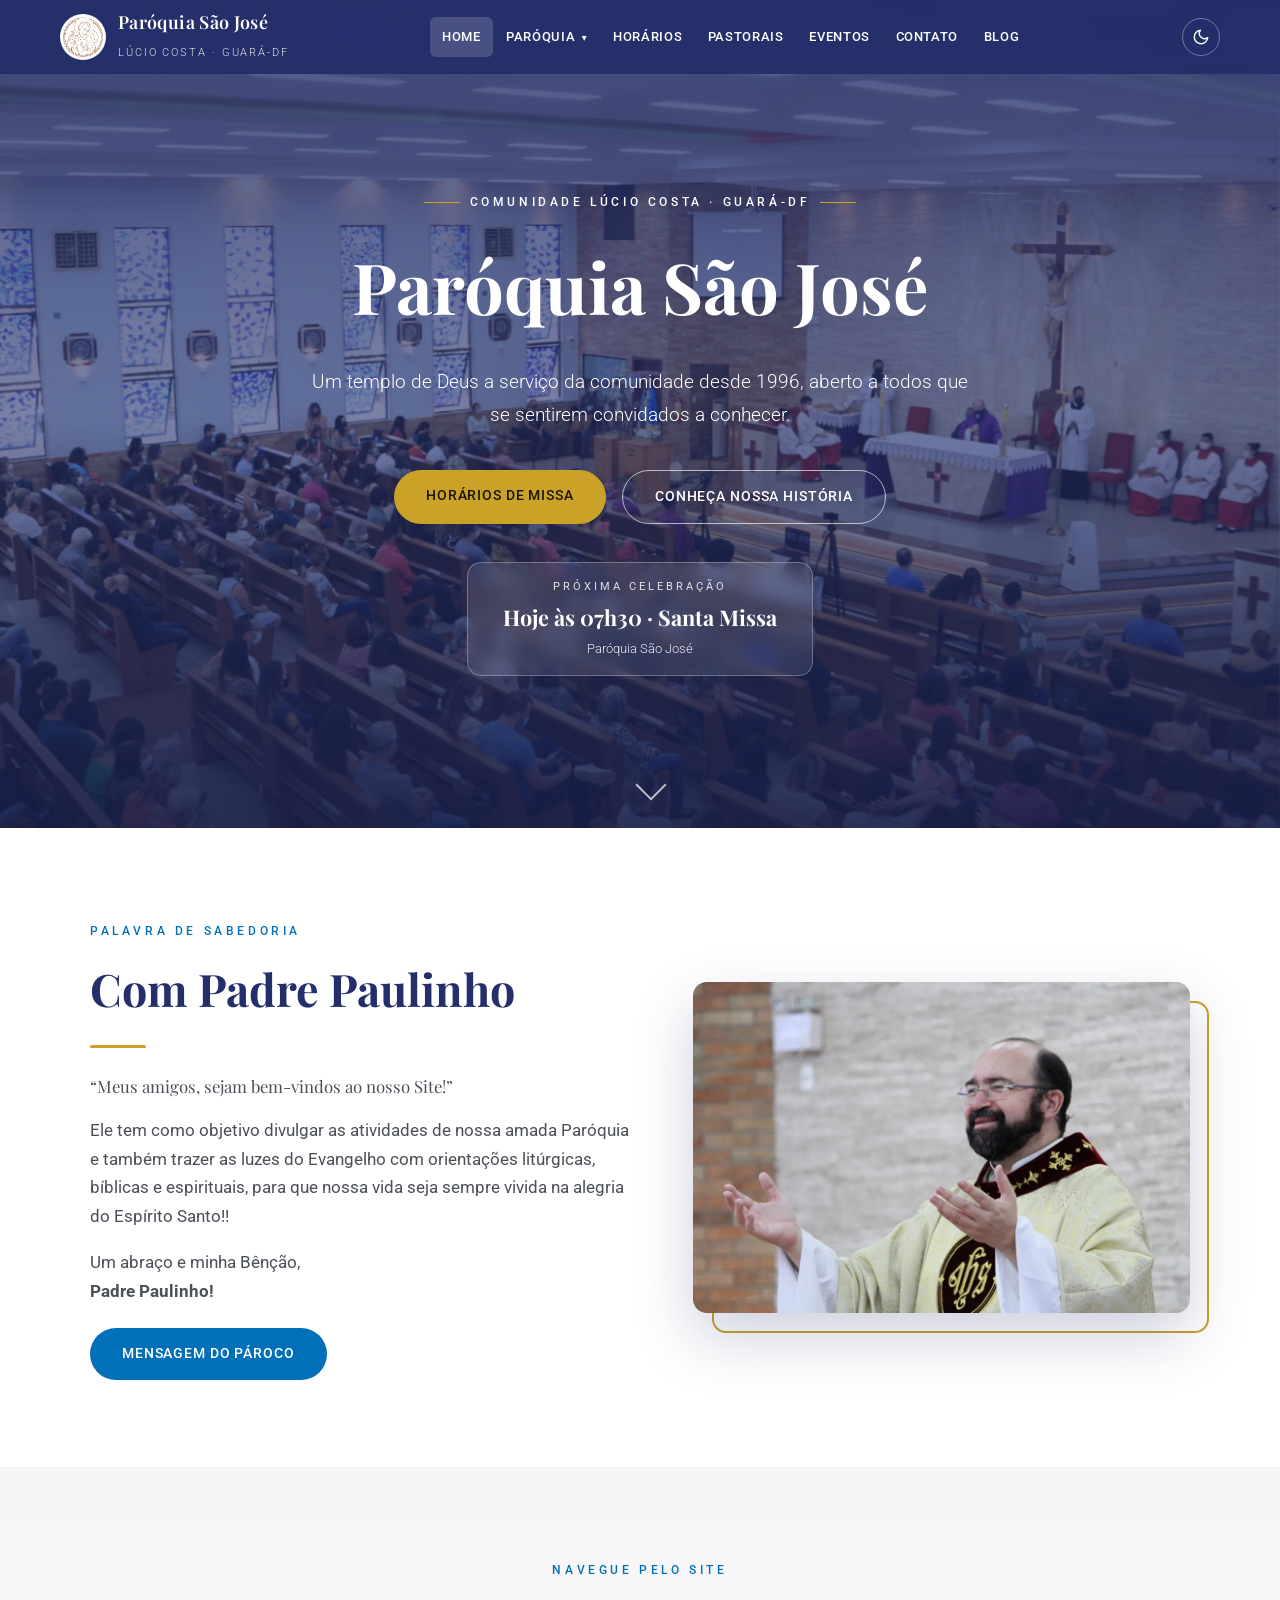
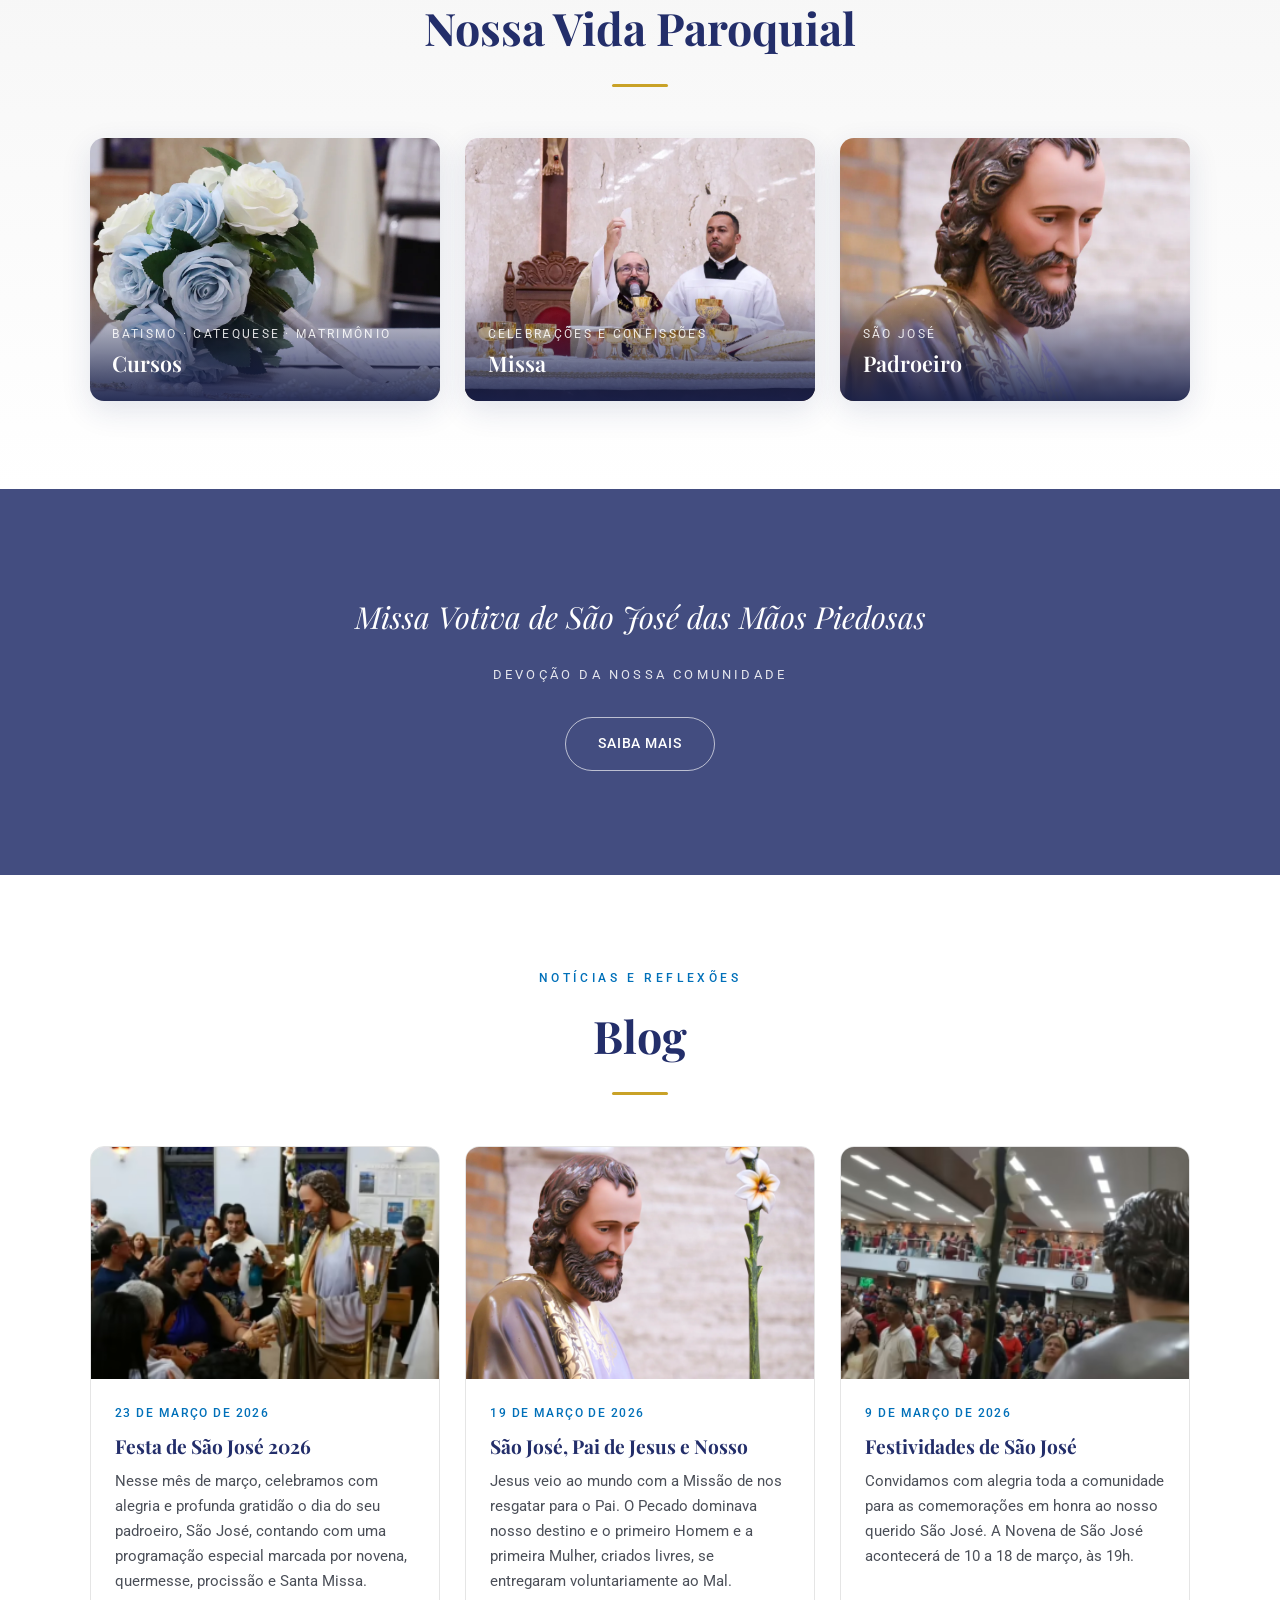
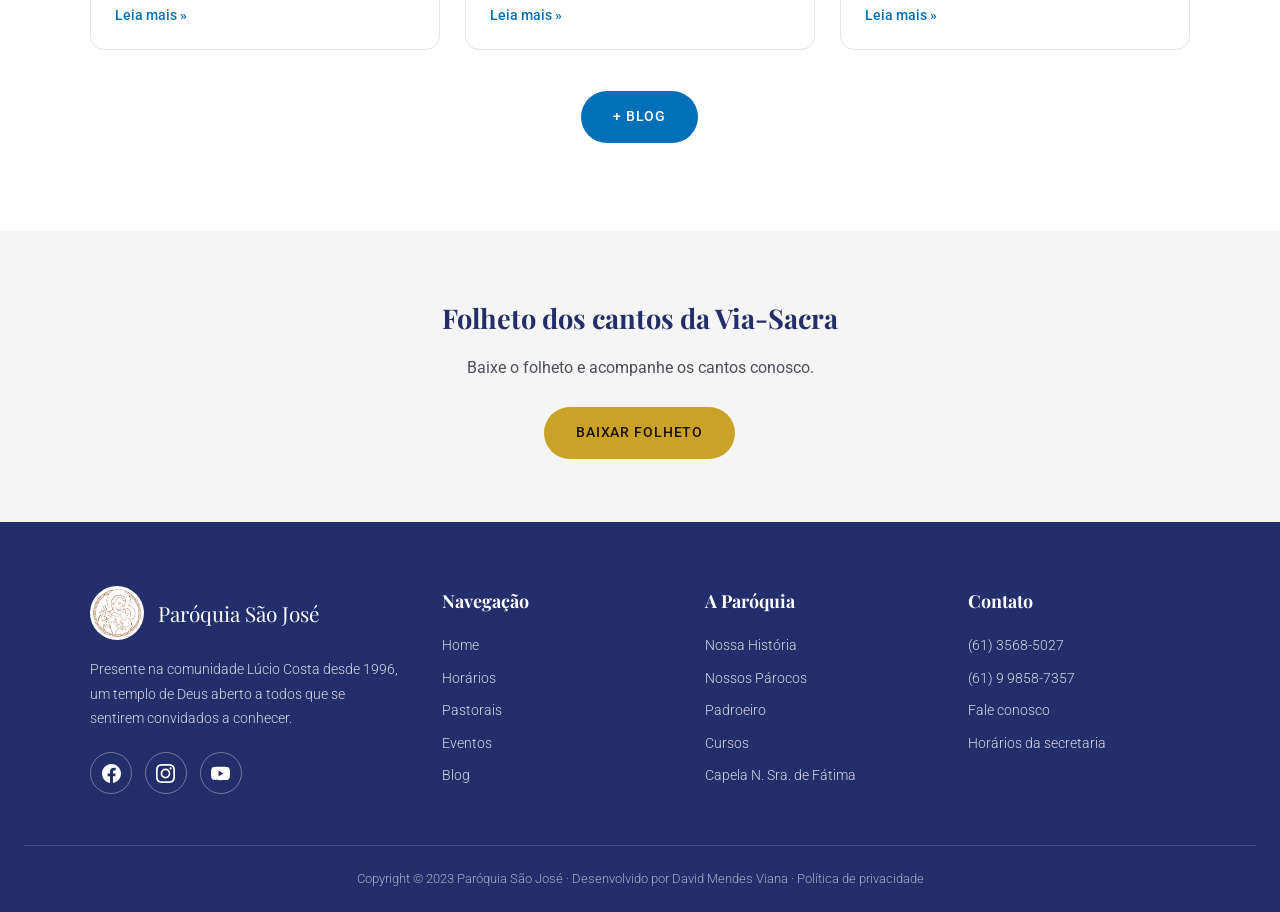
==== index.html @ 18d9d304 "Site da Paróquia São José — redesign moderno com PWA, dark mode e SEO Co-Authored-By: Claude Fable 5" ====
<!DOCTYPE html>
<html lang="pt-BR">
<head>
<meta charset="UTF-8">
<meta name="viewport" content="width=device-width, initial-scale=1.0">
<title>Paróquia São José — Lúcio Costa · Guará-DF</title>
<meta name="description" content="Site da Paróquia São José, comunidade Lúcio Costa, Guará-DF. Horários de missas, pastorais, cursos e eventos.">
<link rel="icon" href="assets/img/cropped-Sao-Jose.png">
<meta name="theme-color" content="#232e6a">
<meta property="og:type" content="website">
<meta property="og:site_name" content="Paróquia São José">
<meta property="og:title" content="Paróquia São José — Lúcio Costa · Guará-DF">
<meta property="og:description" content="Site da Paróquia São José, comunidade Lúcio Costa, Guará-DF. Horários de missas, pastorais, cursos e eventos.">
<meta property="og:url" content="https://plc232007.github.io/paroquia-sao-jose/">
<meta property="og:image" content="https://plc232007.github.io/paroquia-sao-jose/assets/img/igrejacheia.webp">
<meta property="og:locale" content="pt_BR">
<meta name="twitter:card" content="summary_large_image">
<link rel="apple-touch-icon" href="./assets/img/icon-192.png">
<link rel="manifest" href="./manifest.webmanifest">
<link rel="preconnect" href="https://fonts.googleapis.com">
<link rel="preconnect" href="https://fonts.gstatic.com" crossorigin>
<link href="https://fonts.googleapis.com/css2?family=Playfair+Display:ital,wght@0,400;0,600;0,700;1,400&family=Roboto:wght@300;400;500;700&display=swap" rel="stylesheet">
<link rel="stylesheet" href="css/style.css">
</head>
<body data-raiz="./" data-pagina="home">
<div id="menu-site"></div>

<!-- HERO -->
<section class="hero">
  <div class="hero-bg" style="background-image:url('assets/img/igrejacheia.webp')"></div>
  <div class="hero-conteudo">
    <span class="selo anim1">Comunidade Lúcio Costa · Guará-DF</span>
    <h1 class="anim2">Paróquia São José</h1>
    <p class="sub anim3">Um templo de Deus a serviço da comunidade desde 1996, aberto a todos que se sentirem convidados a conhecer.</p>
    <div class="acoes anim4">
      <a class="btn btn-solido" href="horarios.html">Horários de Missa</a>
      <a class="btn btn-contorno" href="paroquia/nossa-historia.html">Conheça nossa história</a>
    </div>
    <div id="proximaMissa" class="proxima-missa anim4"></div>
  </div>
  <a class="seta-baixo" href="#palavra" aria-label="Rolar para baixo"><span></span></a>
</section>

<!-- PALAVRA DO PÁROCO -->
<section id="palavra">
  <div class="container duas-colunas">
    <div class="texto revelar-esq">
      <div class="titulo-secao esq" style="margin-bottom:1.6rem">
        <span class="rotulo">Palavra de Sabedoria</span>
        <h2>Com Padre Paulinho</h2>
        <div class="traco"></div>
      </div>
      <p class="destaque">“Meus amigos, sejam bem-vindos ao nosso Site!”</p>
      <p>Ele tem como objetivo divulgar as atividades de nossa amada Paróquia e também trazer as luzes do Evangelho com orientações litúrgicas, bíblicas e espirituais, para que nossa vida seja sempre vivida na alegria do Espírito Santo!!</p>
      <p>Um abraço e minha Bênção,<br><strong>Padre Paulinho!</strong></p>
      <p style="margin-top:1.4rem"><a class="btn btn-azul" href="paroquia/mensagem-do-paroco.html">Mensagem do Pároco</a></p>
    </div>
    <div class="moldura revelar-dir">
      <img src="assets/img/palavradoparoco-1024x683.webp" alt="Padre Paulinho">
    </div>
  </div>
</section>

<!-- ATALHOS -->
<section class="fundo-degrade">
  <div class="container">
    <div class="titulo-secao revelar">
      <span class="rotulo">Navegue pelo site</span>
      <h2>Nossa Vida Paroquial</h2>
      <div class="traco"></div>
    </div>
    <div class="cards" style="grid-template-columns:repeat(auto-fit,minmax(240px,1fr))">
      <a class="card-foto revelar" href="paroquia/cursos.html">
        <img src="assets/img/curso-de-noivos.webp" alt="Buquê de flores — curso de noivos">
        <span class="legenda"><small>Batismo · Catequese · Matrimônio</small>Cursos</span>
      </a>
      <a class="card-foto revelar atraso-1" href="horarios.html">
        <img src="assets/img/Missa.webp" alt="Celebração da Santa Missa">
        <span class="legenda"><small>Celebrações e confissões</small>Missa</span>
      </a>
      <a class="card-foto revelar atraso-2" href="paroquia/padroeiro.html">
        <img src="assets/img/Sao-Jose-1.webp" alt="Rosto de São José das Mãos Piedosas">
        <span class="legenda"><small>São José</small>Padroeiro</span>
      </a>
    </div>
  </div>
</section>

<!-- FAIXA MISSA VOTIVA -->
<section class="faixa" style="background-image:url('assets/img/altar.webp')">
  <div class="container revelar">
    <blockquote>Missa Votiva de São José das Mãos Piedosas</blockquote>
    <cite>Devoção da nossa comunidade</cite>
    <p style="margin-top:2rem"><a class="btn btn-contorno" href="https://www.paroquiasaojose.org/missa-votiva-de-sao-jose-das-maos-piedosas/" target="_blank" rel="noopener">Saiba mais</a></p>
  </div>
</section>

<!-- BLOG -->
<section>
  <div class="container">
    <div class="titulo-secao revelar">
      <span class="rotulo">Notícias e reflexões</span>
      <h2>Blog</h2>
      <div class="traco"></div>
    </div>
    <div class="cards" style="grid-template-columns:repeat(auto-fit,minmax(280px,1fr))">
      <article class="card-blog revelar">
        <img src="assets/img/Festividades-de-Sao-Jose-300x200.avif" alt="Festa de São José 2026">
        <div class="corpo">
          <span class="data">23 de março de 2026</span>
          <h3><a href="https://www.paroquiasaojose.org/2026/03/23/festa-de-sao-jose-2026/" target="_blank" rel="noopener">Festa de São José 2026</a></h3>
          <p>Nesse mês de março, celebramos com alegria e profunda gratidão o dia do seu padroeiro, São José, contando com uma programação especial marcada por novena, quermesse, procissão e Santa Missa.</p>
          <a class="leia" href="https://www.paroquiasaojose.org/2026/03/23/festa-de-sao-jose-2026/" target="_blank" rel="noopener">Leia mais »</a>
        </div>
      </article>
      <article class="card-blog revelar atraso-1">
        <img src="assets/img/IMG_9497.webp" alt="São José, Pai de Jesus e Nosso">
        <div class="corpo">
          <span class="data">19 de março de 2026</span>
          <h3><a href="https://www.paroquiasaojose.org/2026/03/19/sao-jose-pai-de-jesus-e-nosso/" target="_blank" rel="noopener">São José, Pai de Jesus e Nosso</a></h3>
          <p>Jesus veio ao mundo com a Missão de nos resgatar para o Pai. O Pecado dominava nosso destino e o primeiro Homem e a primeira Mulher, criados livres, se entregaram voluntariamente ao Mal.</p>
          <a class="leia" href="https://www.paroquiasaojose.org/2026/03/19/sao-jose-pai-de-jesus-e-nosso/" target="_blank" rel="noopener">Leia mais »</a>
        </div>
      </article>
      <article class="card-blog revelar atraso-2">
        <img src="assets/img/WhatsApp-Image-2026-03-06-at-19.46.27-300x200.avif" alt="Festividades de São José">
        <div class="corpo">
          <span class="data">9 de março de 2026</span>
          <h3><a href="https://www.paroquiasaojose.org/2026/03/09/festividades-de-sao-jose/" target="_blank" rel="noopener">Festividades de São José</a></h3>
          <p>Convidamos com alegria toda a comunidade para as comemorações em honra ao nosso querido São José. A Novena de São José acontecerá de 10 a 18 de março, às 19h.</p>
          <a class="leia" href="https://www.paroquiasaojose.org/2026/03/09/festividades-de-sao-jose/" target="_blank" rel="noopener">Leia mais »</a>
        </div>
      </article>
    </div>
    <p class="revelar" style="text-align:center;margin-top:2.6rem"><a class="btn btn-azul" href="blog.html">+ Blog</a></p>
  </div>
</section>

<!-- FOLHETO -->
<section class="fundo-cinza" style="padding-top:4rem;padding-bottom:4rem">
  <div class="container-estreito revelar" style="text-align:center">
    <h2 style="font-family:var(--serif);color:var(--azul-escuro);font-size:1.7rem;margin-bottom:.8rem">Folheto dos cantos da Via-Sacra</h2>
    <p style="color:var(--texto-suave);margin-bottom:1.6rem">Baixe o folheto e acompanhe os cantos conosco.</p>
    <a class="btn btn-solido" href="https://www.paroquiasaojose.org/download/1416/?tmstv=1744907621" target="_blank" rel="noopener">Baixar folheto</a>
  </div>
</section>

<div id="rodape-site"></div>
<script src="js/main.js"></script>
</body>
</html>
---- css/style.css ----
/* ==========================================================
   Paróquia São José — folha de estilos compartilhada
   Identidade: azul #232e6a / #0170B9 · Playfair Display + Roboto
   ========================================================== */
:root{
  --azul-escuro:#232e6a;
  --azul-escuro-2:#1a2352;
  --azul:#0170B9;
  --texto:#3a3a3a;
  --texto-suave:#4B4F58;
  --cinza-claro:#F5F5F5;
  --branco:#FFFFFF;
  --borda:#E5E5E5;
  --dourado:#c9a227;
  --superficie:#FFFFFF;
  --titulo:#232e6a;
  --hover-linha:#f0f5fb;
  --nota-bg:#fbf7ea;
  --nota-borda:#f0e6c8;
  --serif:'Playfair Display',Georgia,serif;
  --sans:'Roboto',system-ui,-apple-system,sans-serif;
}
*{margin:0;padding:0;box-sizing:border-box}
html{scroll-behavior:smooth}
body{font-family:var(--sans);color:var(--texto);background:var(--branco);line-height:1.7;overflow-x:hidden}
img{max-width:100%;display:block}
a{color:var(--azul);text-decoration:none}

/* ---------- Header ---------- */
header.topo{
  position:fixed;top:0;left:0;right:0;z-index:100;
  background:rgba(35,46,106,.92);backdrop-filter:blur(10px);
  transition:background .3s,box-shadow .3s;
}
header.topo.scrolled{background:rgba(35,46,106,.98);box-shadow:0 4px 24px rgba(0,0,0,.25)}
.nav-wrap{max-width:1200px;margin:0 auto;display:flex;align-items:center;justify-content:space-between;padding:.6rem 1.25rem}
.brand{display:flex;align-items:center;gap:.75rem;color:#fff}
.brand img{width:46px;height:46px;object-fit:contain;border-radius:50%;background:#fff;padding:3px;transition:transform .4s}
.brand:hover img{transform:rotate(-6deg) scale(1.05)}
.brand-name{font-family:var(--serif);font-size:1.12rem;font-weight:600;letter-spacing:.02em;line-height:1.2}
.brand-sub{font-size:.66rem;font-weight:300;letter-spacing:.18em;text-transform:uppercase;opacity:.85}
nav.menu>ul{display:flex;gap:.1rem;list-style:none;align-items:center}
nav.menu a{color:#fff;font-size:.82rem;font-weight:500;letter-spacing:.05em;text-transform:uppercase;padding:.55rem .75rem;border-radius:6px;display:block;transition:background .25s}
nav.menu a:hover{background:rgba(255,255,255,.12)}
nav.menu a.ativo{background:rgba(255,255,255,.16)}
.tem-sub{position:relative}
.tem-sub>a::after{content:'▾';font-size:.62rem;margin-left:.4rem;display:inline-block;transition:transform .3s}
.submenu{list-style:none;position:absolute;top:100%;left:0;min-width:240px;background:var(--superficie);border-radius:10px;box-shadow:0 18px 44px rgba(20,27,66,.25);padding:.5rem;opacity:0;visibility:hidden;transform:translateY(12px);transition:opacity .28s,transform .28s,visibility .28s}
.tem-sub:hover .submenu,.tem-sub:focus-within .submenu{opacity:1;visibility:visible;transform:translateY(4px)}
.tem-sub:hover>a::after{transform:rotate(180deg)}
.submenu a{color:var(--titulo);text-transform:none;letter-spacing:0;font-size:.9rem;padding:.55rem .8rem;border-radius:7px}
.submenu a:hover{background:var(--cinza-claro);color:var(--azul)}
.menu-btn{display:none;background:none;border:none;cursor:pointer;width:44px;height:44px;position:relative;z-index:110}
.menu-btn span{display:block;width:24px;height:2px;background:#fff;margin:5px auto;border-radius:2px;transition:transform .3s,opacity .3s}
.menu-btn.aberto span:nth-child(1){transform:translateY(7px) rotate(45deg)}
.menu-btn.aberto span:nth-child(2){opacity:0}
.menu-btn.aberto span:nth-child(3){transform:translateY(-7px) rotate(-45deg)}

/* ---------- Heros ---------- */
.hero{min-height:92vh;display:flex;align-items:center;justify-content:center;text-align:center;position:relative;color:#fff;padding:7rem 1.5rem 5rem;overflow:hidden}
.hero-bg{position:absolute;inset:-12% 0;background:center/cover no-repeat;will-change:transform;z-index:-2}
.hero::after{content:'';position:absolute;inset:0;background:linear-gradient(180deg,rgba(35,46,106,.82) 0%,rgba(35,46,106,.6) 50%,rgba(24,32,74,.9) 100%);z-index:-1}
.hero-conteudo{max-width:840px}
.selo{display:inline-flex;align-items:center;gap:.6rem;font-size:.75rem;letter-spacing:.3em;text-transform:uppercase;font-weight:500}
.selo::before,.selo::after{content:'';width:36px;height:1px;background:var(--dourado)}
.hero h1{font-family:var(--serif);font-size:clamp(2.4rem,6.5vw,4.4rem);font-weight:700;margin:.9rem 0 1.2rem}
.hero p.sub{font-size:clamp(1rem,2.2vw,1.2rem);font-weight:300;max-width:660px;margin:0 auto}
.hero .acoes{margin-top:2.4rem;display:flex;gap:1rem;justify-content:center;flex-wrap:wrap}
.hero .anim1{opacity:0;animation:subir 1s .2s forwards}
.hero .anim2{opacity:0;animation:subir 1s .45s forwards}
.hero .anim3{opacity:0;animation:subir 1s .7s forwards}
.hero .anim4{opacity:0;animation:subir 1s .95s forwards}
.seta-baixo{position:absolute;bottom:2rem;left:50%;transform:translateX(-50%);opacity:0;animation:subir 1s 1.3s forwards}
.seta-baixo span{display:block;width:22px;height:22px;border-right:2px solid rgba(255,255,255,.7);border-bottom:2px solid rgba(255,255,255,.7);transform:rotate(45deg);animation:flutuar 1.8s ease-in-out infinite}
@keyframes subir{from{opacity:0;transform:translateY(28px)}to{opacity:1;transform:translateY(0)}}
@keyframes flutuar{0%,100%{transform:rotate(45deg) translate(0,0)}50%{transform:rotate(45deg) translate(6px,6px)}}

/* Hero compacto das páginas internas */
.pagina-hero{position:relative;color:#fff;text-align:center;padding:9.5rem 1.5rem 4.5rem;background:linear-gradient(135deg,var(--azul-escuro-2),var(--azul-escuro) 55%,#2c3a85);overflow:hidden}
.pagina-hero::before{content:'';position:absolute;width:520px;height:520px;border-radius:50%;border:1px solid rgba(255,255,255,.08);top:-260px;right:-140px}
.pagina-hero::after{content:'';position:absolute;width:340px;height:340px;border-radius:50%;border:1px solid rgba(255,255,255,.08);bottom:-200px;left:-100px}
.pagina-hero h1{font-family:var(--serif);font-size:clamp(2.1rem,5vw,3.4rem);font-weight:700;margin:.8rem 0 .6rem;opacity:0;animation:subir .9s .3s forwards}
.pagina-hero .selo{opacity:0;animation:subir .9s .1s forwards}
.pagina-hero p.sub{max-width:640px;margin:0 auto;font-weight:300;opacity:0;animation:subir .9s .5s forwards}
.pagina-hero.com-foto{background:none}
.pagina-hero .foto-fundo{position:absolute;inset:0;background:center/cover no-repeat;z-index:-2}
.pagina-hero .veu{position:absolute;inset:0;background:linear-gradient(180deg,rgba(35,46,106,.88),rgba(26,35,82,.82));z-index:-1}

/* ---------- Seções ---------- */
section{padding:5.5rem 1.5rem}
.container{max-width:1100px;margin:0 auto}
.container-estreito{max-width:820px;margin:0 auto}
.titulo-secao{text-align:center;margin-bottom:3.2rem}
.titulo-secao .rotulo{font-size:.75rem;letter-spacing:.3em;text-transform:uppercase;color:var(--azul);font-weight:500}
.titulo-secao h2{font-family:var(--serif);font-size:clamp(1.9rem,4.5vw,2.8rem);color:var(--titulo);margin-top:.5rem}
.titulo-secao .traco{width:56px;height:3px;background:var(--dourado);margin:1.1rem auto 0;border-radius:2px}
.titulo-secao.esq{text-align:left}
.titulo-secao.esq .traco{margin-left:0}
.fundo-cinza{background:var(--cinza-claro)}
.fundo-degrade{background:linear-gradient(180deg,var(--cinza-claro),var(--branco))}

/* Botões */
.btn{display:inline-block;padding:.85rem 2rem;border-radius:999px;font-weight:500;font-size:.9rem;letter-spacing:.06em;text-transform:uppercase;transition:transform .3s,box-shadow .3s,background .3s;will-change:transform}
.btn-solido{background:var(--dourado);color:#1d1503}
.btn-solido:hover{transform:translateY(-3px);box-shadow:0 12px 28px rgba(201,162,39,.4)}
.btn-contorno{border:1.5px solid rgba(255,255,255,.65);color:#fff}
.btn-contorno:hover{background:rgba(255,255,255,.14);transform:translateY(-3px)}
.btn-azul{background:var(--azul);color:#fff}
.btn-azul:hover{background:var(--azul-escuro);transform:translateY(-3px);box-shadow:0 12px 28px rgba(1,112,185,.35)}

/* Cards */
.cards{display:grid;grid-template-columns:repeat(auto-fit,minmax(260px,1fr));gap:1.6rem}
.card{background:var(--superficie);border:1px solid var(--borda);border-radius:14px;padding:2.2rem 1.8rem;transition:transform .35s,box-shadow .35s,border-color .35s}
.card:hover{transform:translateY(-6px);box-shadow:0 18px 44px rgba(35,46,106,.13);border-color:var(--azul)}
.card.centro{text-align:center}
.card .icone{width:62px;height:62px;margin-bottom:1.2rem;border-radius:50%;background:linear-gradient(135deg,var(--azul-escuro),var(--azul));display:flex;align-items:center;justify-content:center}
.card.centro .icone{margin-left:auto;margin-right:auto}
.card .icone svg{width:28px;height:28px;fill:none;stroke:#fff;stroke-width:1.7;stroke-linecap:round;stroke-linejoin:round}
.card h3{font-family:var(--serif);color:var(--titulo);font-size:1.25rem;margin-bottom:.7rem}
.card p{font-size:.95rem;color:var(--texto-suave)}
.card .numero{font-family:var(--serif);font-size:2.6rem;font-weight:700;color:var(--azul);line-height:1;display:block;margin-bottom:.4rem}

/* Cards com foto (atalhos da home, blog, eventos) */
.card-foto{position:relative;border-radius:14px;overflow:hidden;display:block;box-shadow:0 10px 30px rgba(35,46,106,.12);transition:transform .35s,box-shadow .35s}
.card-foto img{width:100%;aspect-ratio:4/3;object-fit:cover;transition:transform .6s}
.card-foto:hover{transform:translateY(-6px);box-shadow:0 20px 48px rgba(35,46,106,.22)}
.card-foto:hover img{transform:scale(1.06)}
.card-foto .legenda{position:absolute;inset:auto 0 0;padding:2.2rem 1.4rem 1.2rem;background:linear-gradient(transparent,rgba(24,32,74,.92));color:#fff;font-family:var(--serif);font-size:1.35rem;font-weight:600}
.card-foto .legenda small{display:block;font-family:var(--sans);font-size:.72rem;letter-spacing:.2em;text-transform:uppercase;font-weight:400;opacity:.85}

/* Blog */
.card-blog{background:var(--superficie);border:1px solid var(--borda);border-radius:14px;overflow:hidden;display:flex;flex-direction:column;transition:transform .35s,box-shadow .35s}
.card-blog:hover{transform:translateY(-6px);box-shadow:0 18px 44px rgba(35,46,106,.14)}
.card-blog img{aspect-ratio:3/2;object-fit:cover;width:100%}
.card-blog .corpo{padding:1.5rem 1.5rem 1.3rem;display:flex;flex-direction:column;gap:.6rem;flex:1}
.card-blog h3{font-family:var(--serif);font-size:1.2rem;line-height:1.4}
.card-blog h3 a{color:var(--titulo)}
.card-blog h3 a:hover{color:var(--azul)}
.card-blog p{font-size:.92rem;color:var(--texto-suave);flex:1}
.card-blog .data{font-size:.75rem;letter-spacing:.12em;text-transform:uppercase;color:var(--azul);font-weight:500}
.card-blog .leia{font-weight:500;font-size:.88rem}

/* ---------- Linha do tempo ---------- */
.timeline{position:relative;max-width:900px;margin:0 auto}
.timeline::before{content:'';position:absolute;left:50%;top:0;bottom:0;width:2px;background:linear-gradient(var(--borda),var(--azul),var(--borda));transform:translateX(-50%)}
.evento{position:relative;width:50%;padding:0 2.6rem 3.2rem}
.evento:nth-child(odd){left:0;text-align:right}
.evento:nth-child(even){left:50%;text-align:left}
.evento .ponto{position:absolute;top:.35rem;width:16px;height:16px;border-radius:50%;background:var(--superficie);border:4px solid var(--azul);box-shadow:0 0 0 5px rgba(1,112,185,.15)}
.evento:nth-child(odd) .ponto{right:-8px}
.evento:nth-child(even) .ponto{left:-8px}
.evento .ano{font-family:var(--serif);font-size:1.7rem;font-weight:700;color:var(--azul);line-height:1}
.evento h3{font-size:1.05rem;color:var(--titulo);margin:.5rem 0 .55rem;font-weight:700}
.evento p{font-size:.95rem;color:var(--texto-suave)}
.cartao{background:var(--superficie);border:1px solid var(--borda);border-radius:12px;padding:1.5rem 1.6rem;box-shadow:0 8px 28px rgba(35,46,106,.07);transition:transform .35s,box-shadow .35s}
.cartao:hover{transform:translateY(-5px);box-shadow:0 16px 40px rgba(35,46,106,.14)}

/* ---------- Faixa de citação ---------- */
.faixa{position:relative;color:#fff;text-align:center;padding:6.5rem 1.5rem;background:center/cover fixed no-repeat}
.faixa::after{content:'';position:absolute;inset:0;background:rgba(35,46,106,.85)}
.faixa .container{position:relative;z-index:1;max-width:780px}
.faixa blockquote{font-family:var(--serif);font-size:clamp(1.3rem,3vw,1.9rem);font-style:italic;line-height:1.6}
.faixa cite{display:block;margin-top:1.4rem;font-family:var(--sans);font-style:normal;font-size:.8rem;letter-spacing:.25em;text-transform:uppercase;opacity:.85}

/* ---------- Duas colunas texto+foto ---------- */
.duas-colunas{display:grid;grid-template-columns:1.1fr 1fr;gap:3.5rem;align-items:center}
.duas-colunas.invertido{grid-template-columns:1fr 1.1fr}
.duas-colunas .texto p{font-size:1.05rem;color:var(--texto-suave);margin-bottom:1.1rem}
.duas-colunas .texto p:last-child{margin-bottom:0}
.duas-colunas .destaque{font-family:var(--serif);font-size:1.4rem;line-height:1.5;color:var(--titulo);margin-bottom:1.4rem}
.moldura{position:relative}
.moldura img{border-radius:14px;box-shadow:0 24px 60px rgba(35,46,106,.22);width:100%;object-fit:cover}
.moldura::before{content:'';position:absolute;inset:1.2rem -1.2rem -1.2rem 1.2rem;border:2px solid var(--dourado);border-radius:14px;z-index:-1}
.moldura.esq::before{inset:1.2rem 1.2rem -1.2rem -1.2rem}

/* ---------- Tabelas de horários ---------- */
.tabela-horarios{background:var(--superficie);border-radius:14px;overflow:hidden;box-shadow:0 12px 36px rgba(35,46,106,.1);border:1px solid var(--borda)}
.tabela-horarios .cabecalho{background:linear-gradient(135deg,var(--azul-escuro),var(--azul));color:#fff;padding:1.1rem 1.8rem;font-family:var(--serif);font-size:1.15rem;font-weight:600;display:flex;align-items:center;gap:.7rem}
.linha-h{display:flex;justify-content:space-between;align-items:baseline;gap:1rem;padding:1rem 1.8rem;border-bottom:1px solid var(--cinza-claro);transition:background .25s}
.linha-h:last-child{border-bottom:none}
.linha-h:hover{background:var(--hover-linha)}
.linha-h .dia{font-weight:500;color:var(--titulo)}
.linha-h .hora{font-family:var(--serif);font-weight:700;color:var(--azul);text-align:right}
.linha-h .hora small{display:block;font-family:var(--sans);font-weight:400;font-size:.75rem;color:var(--texto-suave)}
.nota{font-size:.85rem;color:var(--texto-suave);padding:.9rem 1.8rem;background:var(--nota-bg);border-top:1px solid var(--nota-borda)}

/* ---------- Acordeão (pastorais, cursos) ---------- */
.acordeao{border:1px solid var(--borda);border-radius:12px;background:var(--superficie);margin-bottom:1rem;overflow:hidden;box-shadow:0 6px 20px rgba(35,46,106,.06);transition:box-shadow .3s}
.acordeao[open]{box-shadow:0 14px 40px rgba(35,46,106,.13)}
.acordeao summary{list-style:none;cursor:pointer;display:flex;align-items:center;gap:1rem;padding:1.2rem 1.5rem;font-weight:600;color:var(--titulo);font-size:1.05rem;transition:background .25s}
.acordeao summary::-webkit-details-marker{display:none}
.acordeao summary:hover{background:var(--cinza-claro)}
.acordeao summary .mais{margin-left:auto;width:28px;height:28px;border-radius:50%;border:1.5px solid var(--azul);color:var(--azul);display:flex;align-items:center;justify-content:center;font-size:1.1rem;font-weight:400;flex-shrink:0;transition:transform .35s,background .35s,color .35s}
.acordeao[open] summary .mais{transform:rotate(45deg);background:var(--azul);color:#fff}
.acordeao .conteudo{padding:.2rem 1.6rem 1.6rem;color:var(--texto-suave);font-size:.96rem}
.acordeao .conteudo p{margin-bottom:.9rem}
.acordeao .conteudo p:last-child{margin-bottom:0}
.acordeao .conteudo ul{margin:.4rem 0 1rem 1.3rem}
.acordeao .conteudo img{border-radius:10px;margin-top:1rem;max-height:340px;object-fit:cover;width:100%}
.busca-wrap{max-width:520px;margin:0 auto 2.6rem;position:relative}
.busca-wrap input{width:100%;padding:.95rem 1.3rem .95rem 3rem;border:1.5px solid var(--borda);border-radius:999px;font-size:1rem;font-family:var(--sans);color:var(--texto);background:var(--superficie);outline:none;transition:border-color .3s,box-shadow .3s}
.busca-wrap input:focus{border-color:var(--azul);box-shadow:0 0 0 4px rgba(1,112,185,.12)}
.busca-wrap svg{position:absolute;left:1.1rem;top:50%;transform:translateY(-50%);width:18px;height:18px;stroke:var(--texto-suave);fill:none;stroke-width:2;stroke-linecap:round}

/* ---------- Perfis (párocos) ---------- */
.perfil{display:grid;grid-template-columns:340px 1fr;gap:3rem;align-items:start;margin-bottom:4.5rem}
.perfil:last-child{margin-bottom:0}
.perfil.invertido{grid-template-columns:1fr 340px}
.perfil.invertido .perfil-foto{order:2}
.perfil-foto img{border-radius:14px;box-shadow:0 20px 50px rgba(35,46,106,.2);width:100%;aspect-ratio:5/6;object-fit:cover}
.perfil h3{font-family:var(--serif);font-size:1.8rem;color:var(--titulo);margin-bottom:.3rem}
.perfil .cargo{font-size:.78rem;letter-spacing:.22em;text-transform:uppercase;color:var(--azul);font-weight:500;display:block;margin-bottom:1.2rem}
.perfil p{color:var(--texto-suave);margin-bottom:1rem}

/* ---------- Blocos de oração ---------- */
.oracao{background:var(--superficie);border-left:4px solid var(--dourado);border-radius:0 14px 14px 0;padding:2rem 2.2rem;box-shadow:0 10px 32px rgba(35,46,106,.08);margin-bottom:1.8rem}
.oracao h3{font-family:var(--serif);color:var(--titulo);font-size:1.35rem;margin-bottom:1rem}
.oracao p{color:var(--texto-suave);margin-bottom:.9rem}
.oracao p:last-child{margin-bottom:0}
.oracao.centrada{text-align:center;border-left:none;border-top:4px solid var(--dourado);border-radius:0 0 14px 14px}

/* ---------- Contato ---------- */
.contato-cards{display:grid;grid-template-columns:repeat(auto-fit,minmax(240px,1fr));gap:1.6rem}
.mapa{border-radius:14px;overflow:hidden;box-shadow:0 16px 44px rgba(35,46,106,.14);border:1px solid var(--borda)}
.mapa iframe{width:100%;height:420px;border:0;display:block}

/* ---------- Revelar ao rolar ---------- */
.revelar{opacity:0;transform:translateY(36px);transition:opacity .8s ease,transform .8s ease}
.revelar.visivel{opacity:1;transform:translateY(0)}
.revelar-esq{opacity:0;transform:translateX(-40px);transition:opacity .8s ease,transform .8s ease}
.revelar-dir{opacity:0;transform:translateX(40px);transition:opacity .8s ease,transform .8s ease}
.revelar-esq.visivel,.revelar-dir.visivel{opacity:1;transform:translateX(0)}
.atraso-1{transition-delay:.12s}
.atraso-2{transition-delay:.24s}
.atraso-3{transition-delay:.36s}

/* ---------- Rodapé ---------- */
footer.rodape{background:var(--azul-escuro);color:#fff;padding:4rem 1.5rem 0}
.rodape-grid{max-width:1100px;margin:0 auto;display:grid;grid-template-columns:1.4fr 1fr 1fr 1fr;gap:2.6rem;padding-bottom:3rem}
.rodape-grid h4{font-family:var(--serif);font-size:1.12rem;margin-bottom:1.1rem}
.rodape-grid p,.rodape-grid a,.rodape-grid li{color:rgba(255,255,255,.82);font-size:.9rem;font-weight:300}
.rodape-grid ul{list-style:none}
.rodape-grid li{margin-bottom:.5rem}
.rodape-grid a:hover{color:#fff;text-decoration:underline}
.rodape-marca{display:flex;align-items:center;gap:.9rem;margin-bottom:1.1rem}
.rodape-marca img{width:54px;height:54px;border-radius:50%;background:#fff;padding:3px}
.rodape-marca span{font-family:var(--serif);font-size:1.3rem}
.sociais{display:flex;gap:.8rem;margin-top:1.3rem}
.sociais a{width:42px;height:42px;border-radius:50%;border:1px solid rgba(255,255,255,.35);display:flex;align-items:center;justify-content:center;transition:background .3s,transform .3s,border-color .3s}
.sociais a:hover{background:var(--azul);border-color:var(--azul);transform:translateY(-4px);text-decoration:none}
.sociais svg{width:19px;height:19px;fill:#fff}
.rodape-base{border-top:1px solid rgba(255,255,255,.15);padding:1.4rem;text-align:center;font-size:.8rem;color:rgba(255,255,255,.6);font-weight:300}
.rodape-base a{color:inherit}

/* ---------- Mobile ---------- */
@media (max-width:940px){
  .menu-btn{display:block}
  nav.menu{position:fixed;inset:0;background:rgba(28,37,88,.98);backdrop-filter:blur(12px);transform:translateX(100%);transition:transform .4s cubic-bezier(.4,0,.2,1);overflow-y:auto;display:flex;align-items:flex-start;justify-content:center;padding:5.5rem 1.5rem 2rem}
  nav.menu.aberto{transform:translateX(0)}
  nav.menu>ul{flex-direction:column;text-align:center;gap:.35rem;width:100%;max-width:400px}
  nav.menu a{font-size:1.08rem;padding:.75rem 1.5rem}
  .submenu{position:static;min-width:0;background:rgba(255,255,255,.07);box-shadow:none;opacity:1;visibility:visible;transform:none;display:none;padding:.35rem;margin-top:.3rem}
  .tem-sub.expandido .submenu{display:block}
  .submenu a{color:#fff;font-size:.95rem}
  .submenu a:hover{background:rgba(255,255,255,.1);color:#fff}
  .duas-colunas,.duas-colunas.invertido{grid-template-columns:1fr;gap:2.5rem}
  .duas-colunas .moldura{order:-1}
  .moldura::before{display:none}
  .perfil,.perfil.invertido{grid-template-columns:1fr}
  .perfil.invertido .perfil-foto{order:0}
  .perfil-foto img{max-width:340px;margin:0 auto}
  .timeline::before{left:10px}
  .evento{width:100%;left:0!important;text-align:left!important;padding:0 0 2.4rem 2.6rem}
  .evento .ponto{left:2px!important;right:auto!important}
  .rodape-grid{grid-template-columns:1fr 1fr;gap:2rem}
  .faixa{background-attachment:scroll}
  section{padding:4rem 1.25rem}
  .pagina-hero{padding:8rem 1.25rem 3.5rem}
}
@media (max-width:560px){
  .rodape-grid{grid-template-columns:1fr;text-align:center}
  .rodape-marca,.sociais{justify-content:center}
  .mapa iframe{height:320px}
}
@media (prefers-reduced-motion:reduce){
  *,*::before,*::after{animation-duration:.01ms!important;transition-duration:.01ms!important}
  html{scroll-behavior:auto}
  .hero .anim1,.hero .anim2,.hero .anim3,.hero .anim4,.seta-baixo,
  .pagina-hero h1,.pagina-hero .selo,.pagina-hero p.sub{opacity:1}
  .revelar,.revelar-esq,.revelar-dir{opacity:1;transform:none}
}

/* ==========================================================
   Tema escuro
   ========================================================== */
:root[data-tema="escuro"]{
  --branco:#0e1326;
  --cinza-claro:#141a30;
  --borda:#2a3255;
  --texto:#d9dcec;
  --texto-suave:#a9b0ca;
  --superficie:#1a2140;
  --titulo:#c9d3ff;
  --azul:#4da3e8;
  --hover-linha:#20294d;
  --nota-bg:#241f0e;
  --nota-borda:#4a3f1a;
}
:root[data-tema="escuro"] .card .icone,
:root[data-tema="escuro"] .tabela-horarios .cabecalho{background:linear-gradient(135deg,#2c3a85,#0170B9)}
:root[data-tema="escuro"] .card-foto .legenda{background:linear-gradient(transparent,rgba(8,11,26,.95))}
:root[data-tema="escuro"] .btn-azul{background:#0170B9}
html{color-scheme:light}
:root[data-tema="escuro"]{color-scheme:dark}

/* Botão de tema no cabeçalho */
.tema-btn{background:none;border:1px solid rgba(255,255,255,.35);border-radius:50%;width:38px;height:38px;min-width:38px;color:#fff;cursor:pointer;display:flex;align-items:center;justify-content:center;margin-left:.6rem;transition:background .3s,transform .3s}
.tema-btn:hover{background:rgba(255,255,255,.15);transform:rotate(18deg)}
.tema-btn svg{width:18px;height:18px;fill:none;stroke:#fff;stroke-width:1.8;stroke-linecap:round;stroke-linejoin:round}

/* Barra de progresso de leitura */
#barraProgresso{position:fixed;top:0;left:0;height:3px;width:0;background:linear-gradient(90deg,var(--dourado),#e8cd63);z-index:200;transition:width .1s linear}

/* Botão voltar ao topo */
#btnTopo{position:fixed;bottom:1.6rem;right:1.6rem;width:46px;height:46px;border-radius:50%;background:var(--azul);color:#fff;border:none;cursor:pointer;box-shadow:0 10px 26px rgba(1,112,185,.4);display:flex;align-items:center;justify-content:center;opacity:0;visibility:hidden;transform:translateY(14px);transition:opacity .35s,transform .35s,visibility .35s,background .3s;z-index:90}
#btnTopo.visivel{opacity:1;visibility:visible;transform:none}
#btnTopo:hover{background:var(--azul-escuro)}
#btnTopo svg{width:20px;height:20px;fill:none;stroke:#fff;stroke-width:2;stroke-linecap:round;stroke-linejoin:round}

/* Lightbox */
#lightbox{position:fixed;inset:0;background:rgba(8,11,26,.93);z-index:300;display:flex;flex-direction:column;align-items:center;justify-content:center;gap:1rem;padding:2rem;opacity:0;visibility:hidden;transition:opacity .3s,visibility .3s;cursor:zoom-out}
#lightbox.aberto{opacity:1;visibility:visible}
#lightbox img{max-width:min(92vw,1100px);max-height:80vh;border-radius:10px;box-shadow:0 30px 80px rgba(0,0,0,.55);transform:scale(.94);transition:transform .3s}
#lightbox.aberto img{transform:scale(1)}
#lightbox .legenda-lb{color:rgba(255,255,255,.85);font-size:.9rem;text-align:center;max-width:640px}
#lightbox .fechar-lb{position:absolute;top:1.2rem;right:1.4rem;background:rgba(255,255,255,.12);border:none;color:#fff;width:44px;height:44px;border-radius:50%;font-size:1.5rem;cursor:pointer;transition:background .3s,transform .3s}
#lightbox .fechar-lb:hover{background:rgba(255,255,255,.25);transform:rotate(90deg)}
.moldura img,.perfil-foto img,.acordeao .conteudo img,a.lightbox{cursor:zoom-in}

/* Efeito Ken Burns no hero */
.hero-bg{animation:kenburns 24s ease-in-out infinite alternate}
@keyframes kenburns{from{scale:1}to{scale:1.1}}

/* Transição entre páginas */
body{animation:aparecerPagina .45s ease both}
@keyframes aparecerPagina{from{opacity:0}to{opacity:1}}
body.saindo{opacity:0;transition:opacity .18s ease}

/* Cartão "próxima missa" do hero */
.proxima-missa{margin-top:2.4rem;display:inline-flex;flex-direction:column;gap:.15rem;background:rgba(255,255,255,.1);border:1px solid rgba(255,255,255,.28);backdrop-filter:blur(8px);border-radius:14px;padding:.95rem 2.2rem}
.proxima-missa .rotulo-pm{font-size:.68rem;letter-spacing:.28em;text-transform:uppercase;opacity:.85}
.proxima-missa .valor-pm{font-family:var(--serif);font-size:1.35rem;font-weight:700}
.proxima-missa .local-pm{font-size:.8rem;font-weight:300;opacity:.9}
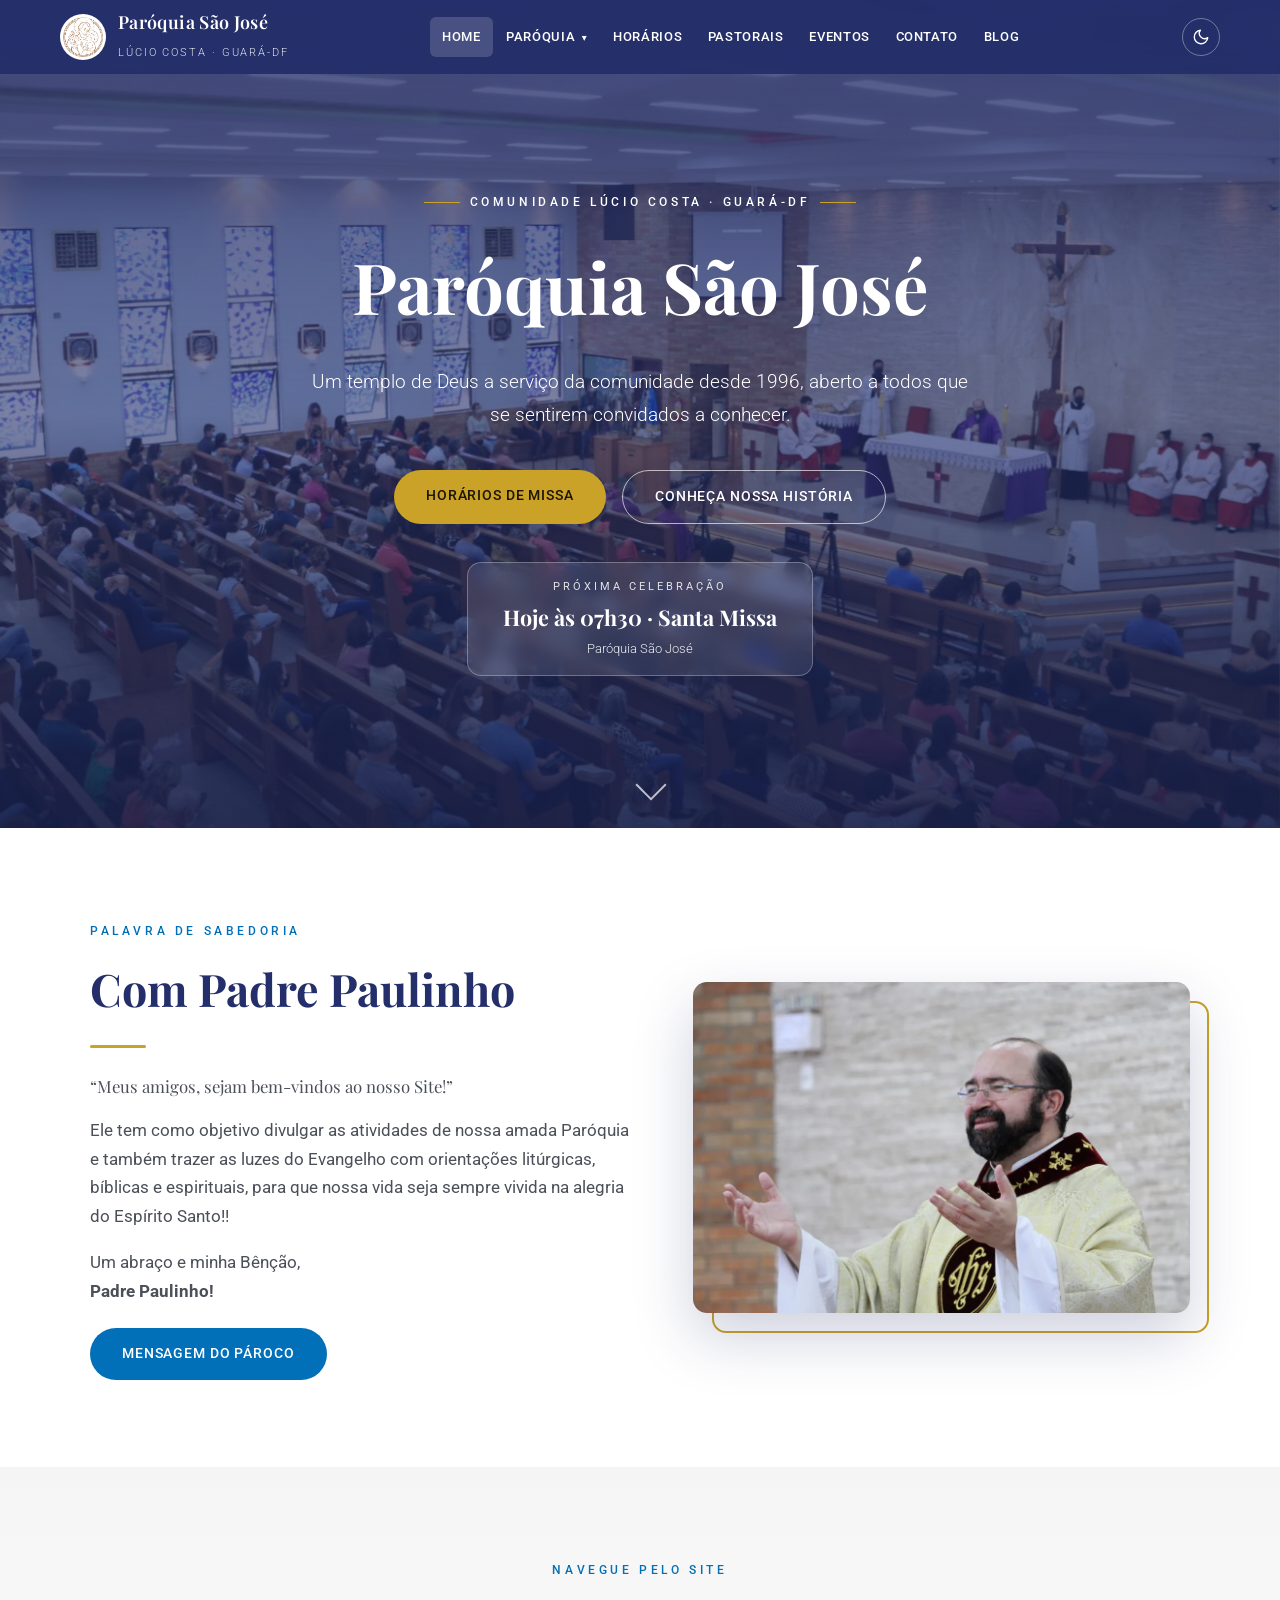
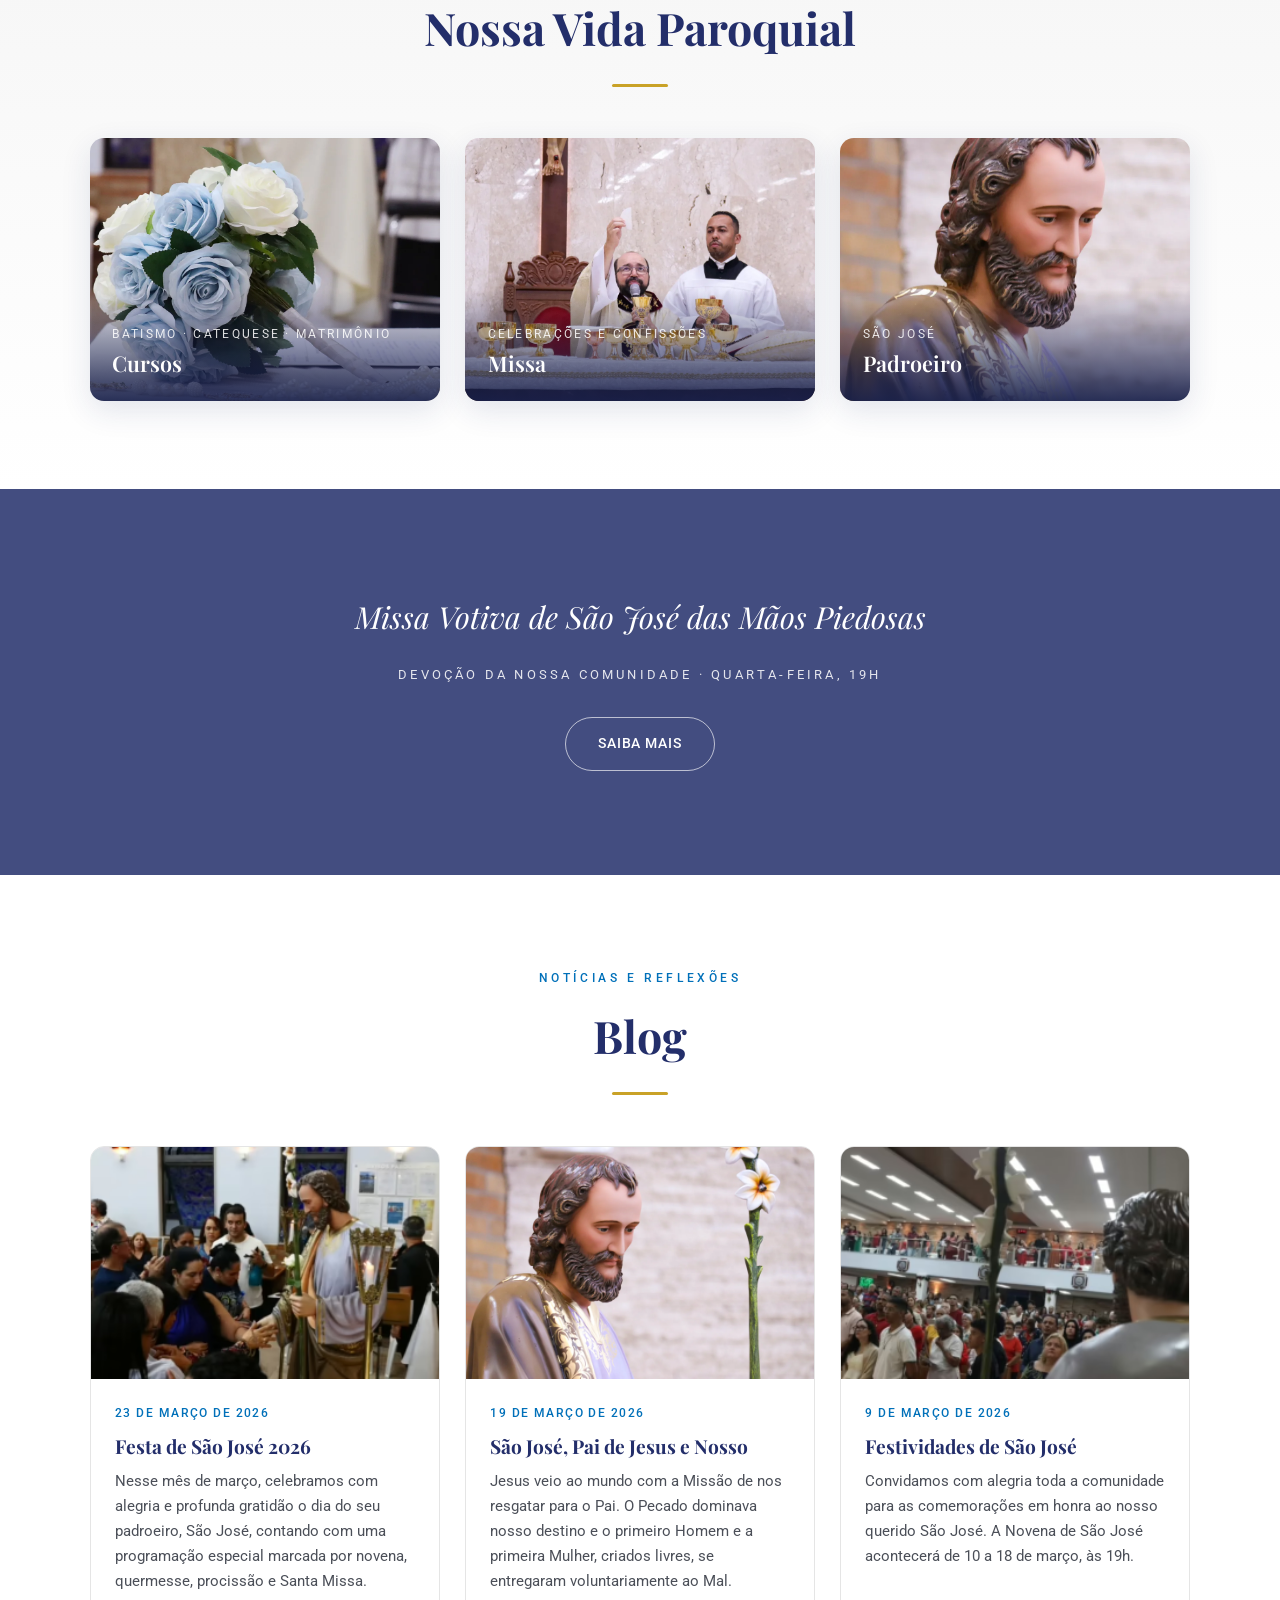
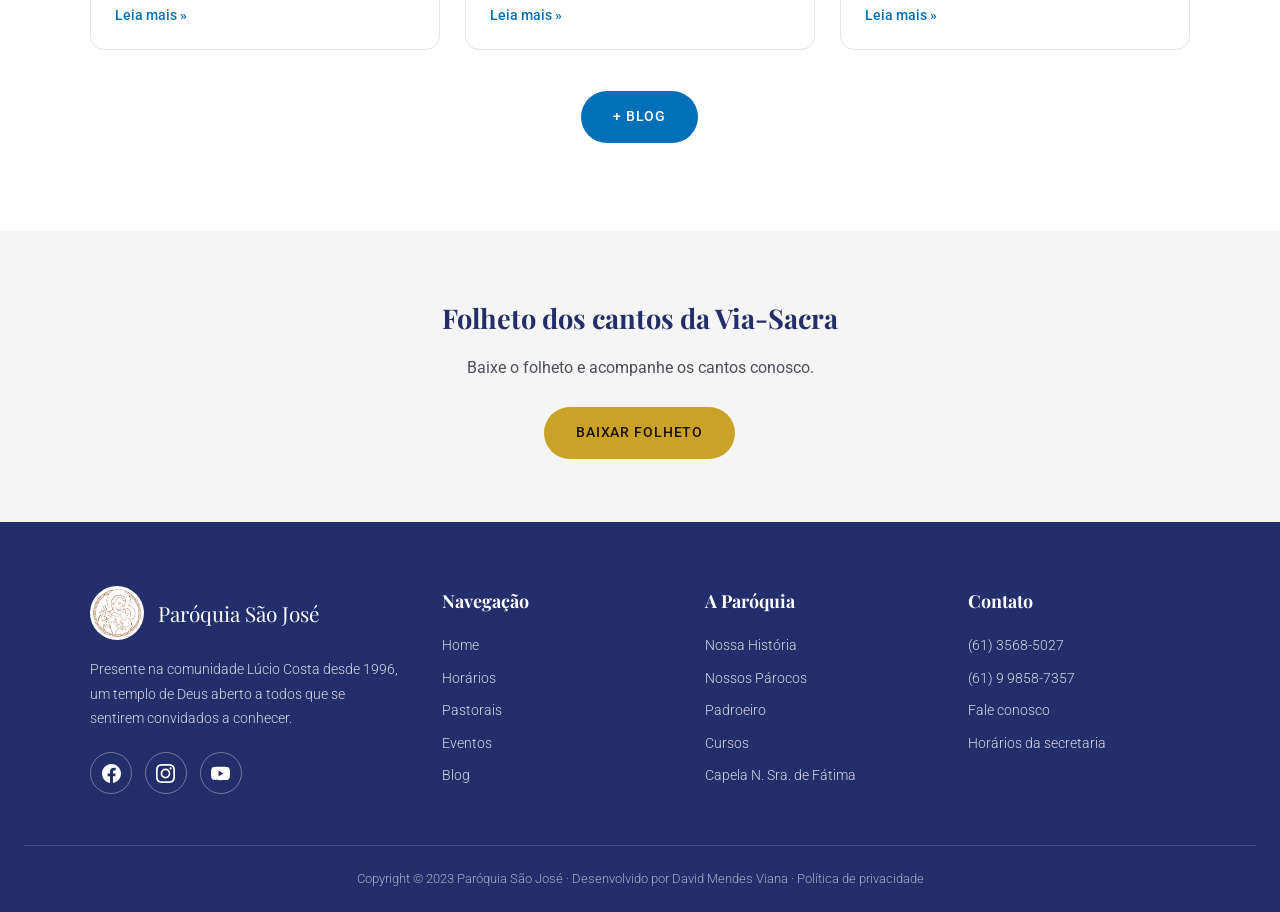
==== commit fac88645: "Home: faixa da missa votiva aponta para a página interna O "Saiba mais" ainda mandava o visitante pa" ====
--- a/index.html
+++ b/index.html
@@ -87,11 +87,11 @@
 </section>
 
 <!-- FAIXA MISSA VOTIVA -->
-<section class="faixa" style="background-image:url('assets/img/altar.webp')">
+<section class="faixa" style="background-image:url('assets/img/sao-jose-maos-piedosas-01.webp')">
   <div class="container revelar">
     <blockquote>Missa Votiva de São José das Mãos Piedosas</blockquote>
-    <cite>Devoção da nossa comunidade</cite>
-    <p style="margin-top:2rem"><a class="btn btn-contorno" href="https://www.paroquiasaojose.org/missa-votiva-de-sao-jose-das-maos-piedosas/" target="_blank" rel="noopener">Saiba mais</a></p>
+    <cite>Devoção da nossa comunidade · Quarta-feira, 19h</cite>
+    <p style="margin-top:2rem"><a class="btn btn-contorno" href="paroquia/sao-jose-das-maos-piedosas.html">Saiba mais</a></p>
   </div>
 </section>
 
--- a/css/style.css
+++ b/css/style.css
@@ -19,6 +19,8 @@
   --nota-borda:#f0e6c8;
   --serif:'Playfair Display',Georgia,serif;
   --sans:'Roboto',system-ui,-apple-system,sans-serif;
+  --foco:#232e6a;      /* anel de foco escuro — aparece sobre fundo claro */
+  --foco-halo:#ffffff; /* halo claro entre o elemento e o anel — aparece sobre fundo escuro */
 }
 *{margin:0;padding:0;box-sizing:border-box}
 html{scroll-behavior:smooth}
@@ -201,6 +203,22 @@
 .busca-wrap input{width:100%;padding:.95rem 1.3rem .95rem 3rem;border:1.5px solid var(--borda);border-radius:999px;font-size:1rem;font-family:var(--sans);color:var(--texto);background:var(--superficie);outline:none;transition:border-color .3s,box-shadow .3s}
 .busca-wrap input:focus{border-color:var(--azul);box-shadow:0 0 0 4px rgba(1,112,185,.12)}
 .busca-wrap svg{position:absolute;left:1.1rem;top:50%;transform:translateY(-50%);width:18px;height:18px;stroke:var(--texto-suave);fill:none;stroke-width:2;stroke-linecap:round}
+
+/* ---------- Foco visível (navegação por teclado) ----------
+   Anel duplo: halo claro colado no elemento + anel escuro por fora.
+   Sobre fundo claro enxerga-se o anel escuro; sobre fundo escuro (hero,
+   cabeçalho, menu mobile) enxerga-se o halo. Funciona nos dois temas.       */
+.btn:focus-visible,
+nav.menu a:focus-visible,
+.card:focus-visible{
+  outline:3px solid var(--foco);
+  outline-offset:3px;
+  box-shadow:0 0 0 3px var(--foco-halo);
+}
+/* Combinações hover+foco: repetem a sombra própria do hover para não perdê-la */
+.btn-solido:hover:focus-visible{box-shadow:0 0 0 3px var(--foco-halo),0 12px 28px rgba(201,162,39,.4)}
+.btn-azul:hover:focus-visible{box-shadow:0 0 0 3px var(--foco-halo),0 12px 28px rgba(1,112,185,.35)}
+.card:hover:focus-visible{box-shadow:0 0 0 3px var(--foco-halo),0 18px 44px rgba(35,46,106,.13)}
 
 /* ---------- Perfis (párocos) ---------- */
 .perfil{display:grid;grid-template-columns:340px 1fr;gap:3rem;align-items:start;margin-bottom:4.5rem}
@@ -346,6 +364,38 @@
 @keyframes aparecerPagina{from{opacity:0}to{opacity:1}}
 body.saindo{opacity:0;transition:opacity .18s ease}
 
+/* ==========================================================
+   Paleta da devoção — São José das Mãos Piedosas
+   Escopo: body.tema-maos-piedosas, só a página da devoção. Os tokens
+   globais seguem intactos: o azul continua sendo a cor da paróquia,
+   o lilás/terracota é a sub-identidade desta devoção.
+   ========================================================== */
+.tema-maos-piedosas{
+  --lilas:#8a7ba3;             /* túnica da imagem */
+  --dourado-manto:#c9a227;     /* bordado do manto (mesmo valor de --dourado) */
+  --terracota-tunica:#b98a5a;  /* forro terracota do manto */
+  --lirio-branco:#fbf9f2;      /* branco quente dos lírios */
+  /* versões escurecidas para texto pequeno — as de cima não têm contraste AA sobre fundo claro */
+  --lilas-profundo:#5f5178;
+  --terracota-profunda:#8a5f38;
+}
+/* Hero: véu lilás/terracota no lugar do azul institucional */
+.tema-maos-piedosas .pagina-hero{color:var(--lirio-branco)}
+.tema-maos-piedosas .pagina-hero .veu{background:linear-gradient(180deg,rgba(95,81,120,.88),rgba(138,95,56,.82))}
+.tema-maos-piedosas .pagina-hero .selo::before,
+.tema-maos-piedosas .pagina-hero .selo::after{background:var(--dourado-manto)}
+/* Destaques de texto */
+.tema-maos-piedosas .titulo-secao .rotulo{color:var(--lilas-profundo)}
+.tema-maos-piedosas .titulo-secao .traco{background:linear-gradient(90deg,var(--lilas),var(--terracota-tunica))}
+.tema-maos-piedosas .tabela-horarios .cabecalho{background:linear-gradient(135deg,var(--lilas-profundo),var(--lilas))}
+.tema-maos-piedosas .linha-h .hora{color:var(--terracota-profunda)}
+/* No tema escuro os tons de texto precisam clarear, não escurecer */
+:root[data-tema="escuro"] .tema-maos-piedosas{
+  --lilas-profundo:#c3b4dd;
+  --terracota-profunda:#d8a878;
+}
+:root[data-tema="escuro"] .tema-maos-piedosas .tabela-horarios .cabecalho{background:linear-gradient(135deg,#4a3f63,var(--lilas))}
+
 /* Cartão "próxima missa" do hero */
 .proxima-missa{margin-top:2.4rem;display:inline-flex;flex-direction:column;gap:.15rem;background:rgba(255,255,255,.1);border:1px solid rgba(255,255,255,.28);backdrop-filter:blur(8px);border-radius:14px;padding:.95rem 2.2rem}
 .proxima-missa .rotulo-pm{font-size:.68rem;letter-spacing:.28em;text-transform:uppercase;opacity:.85}
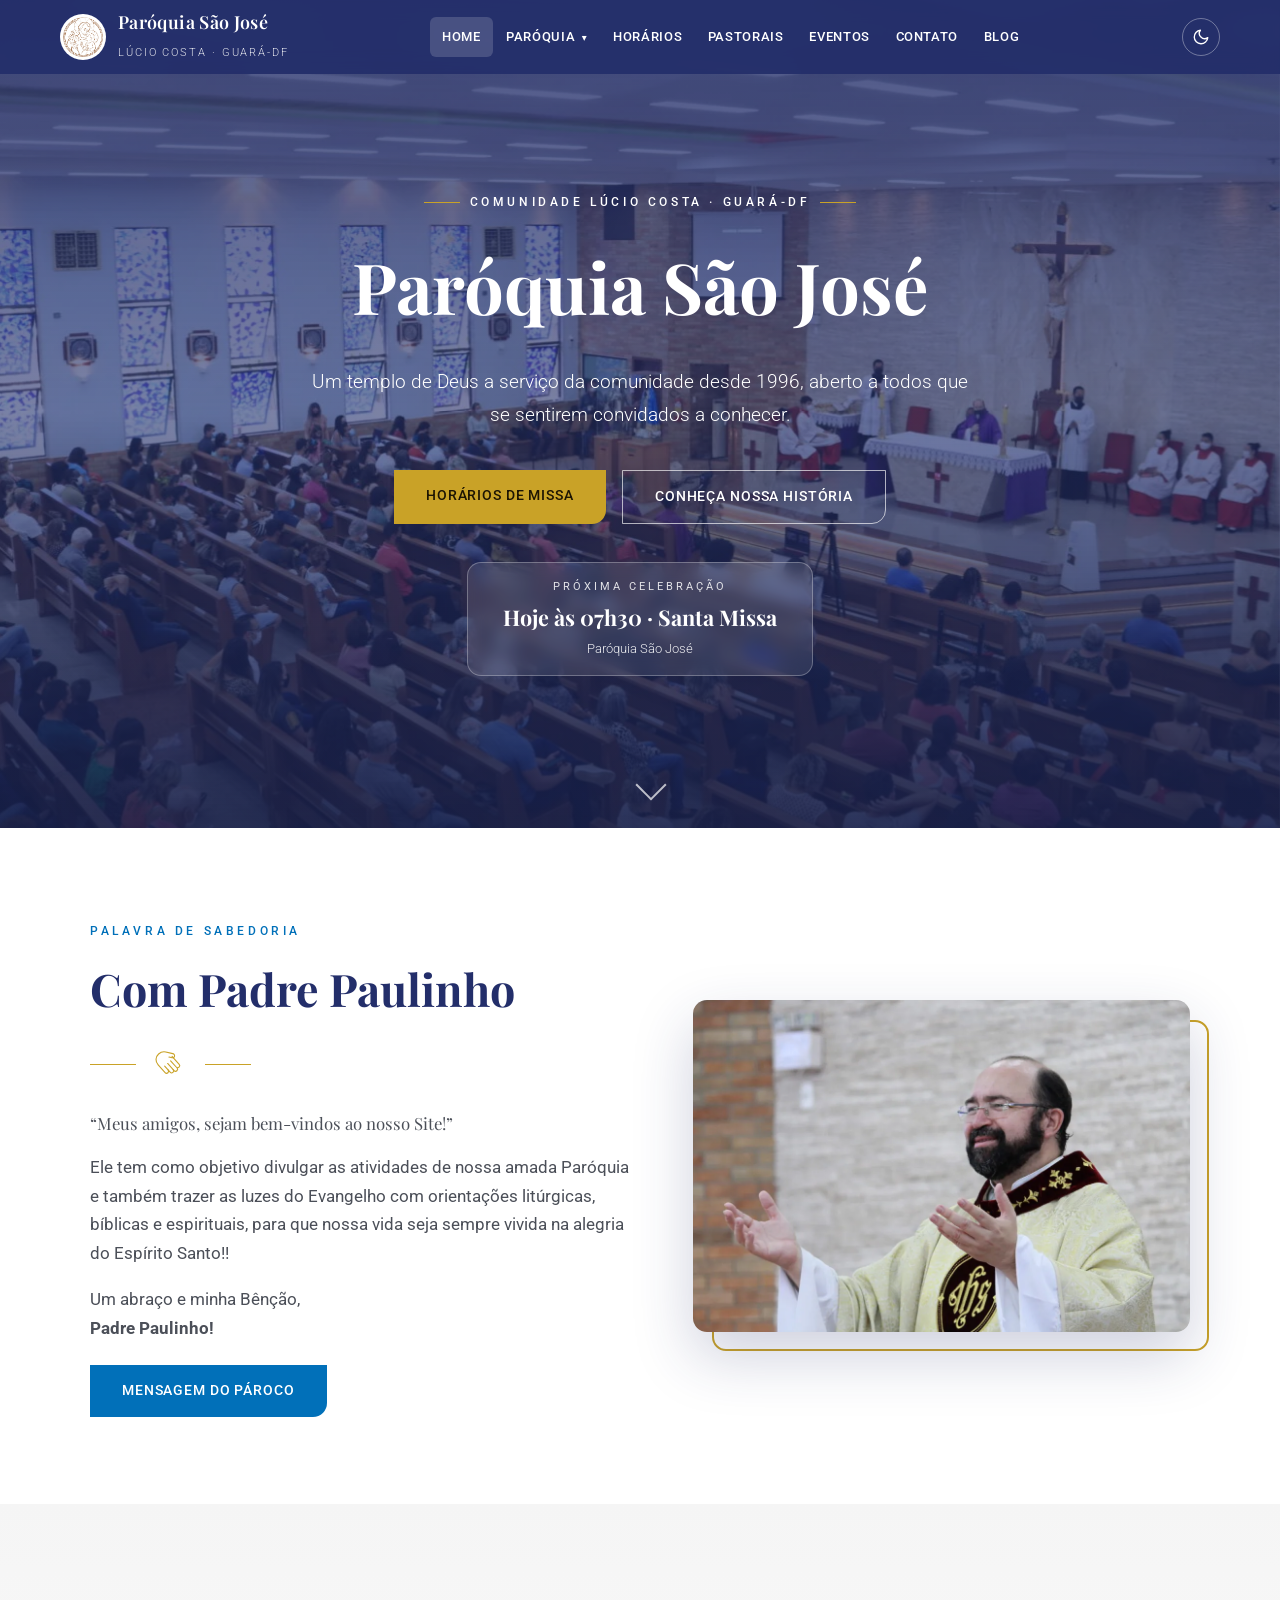
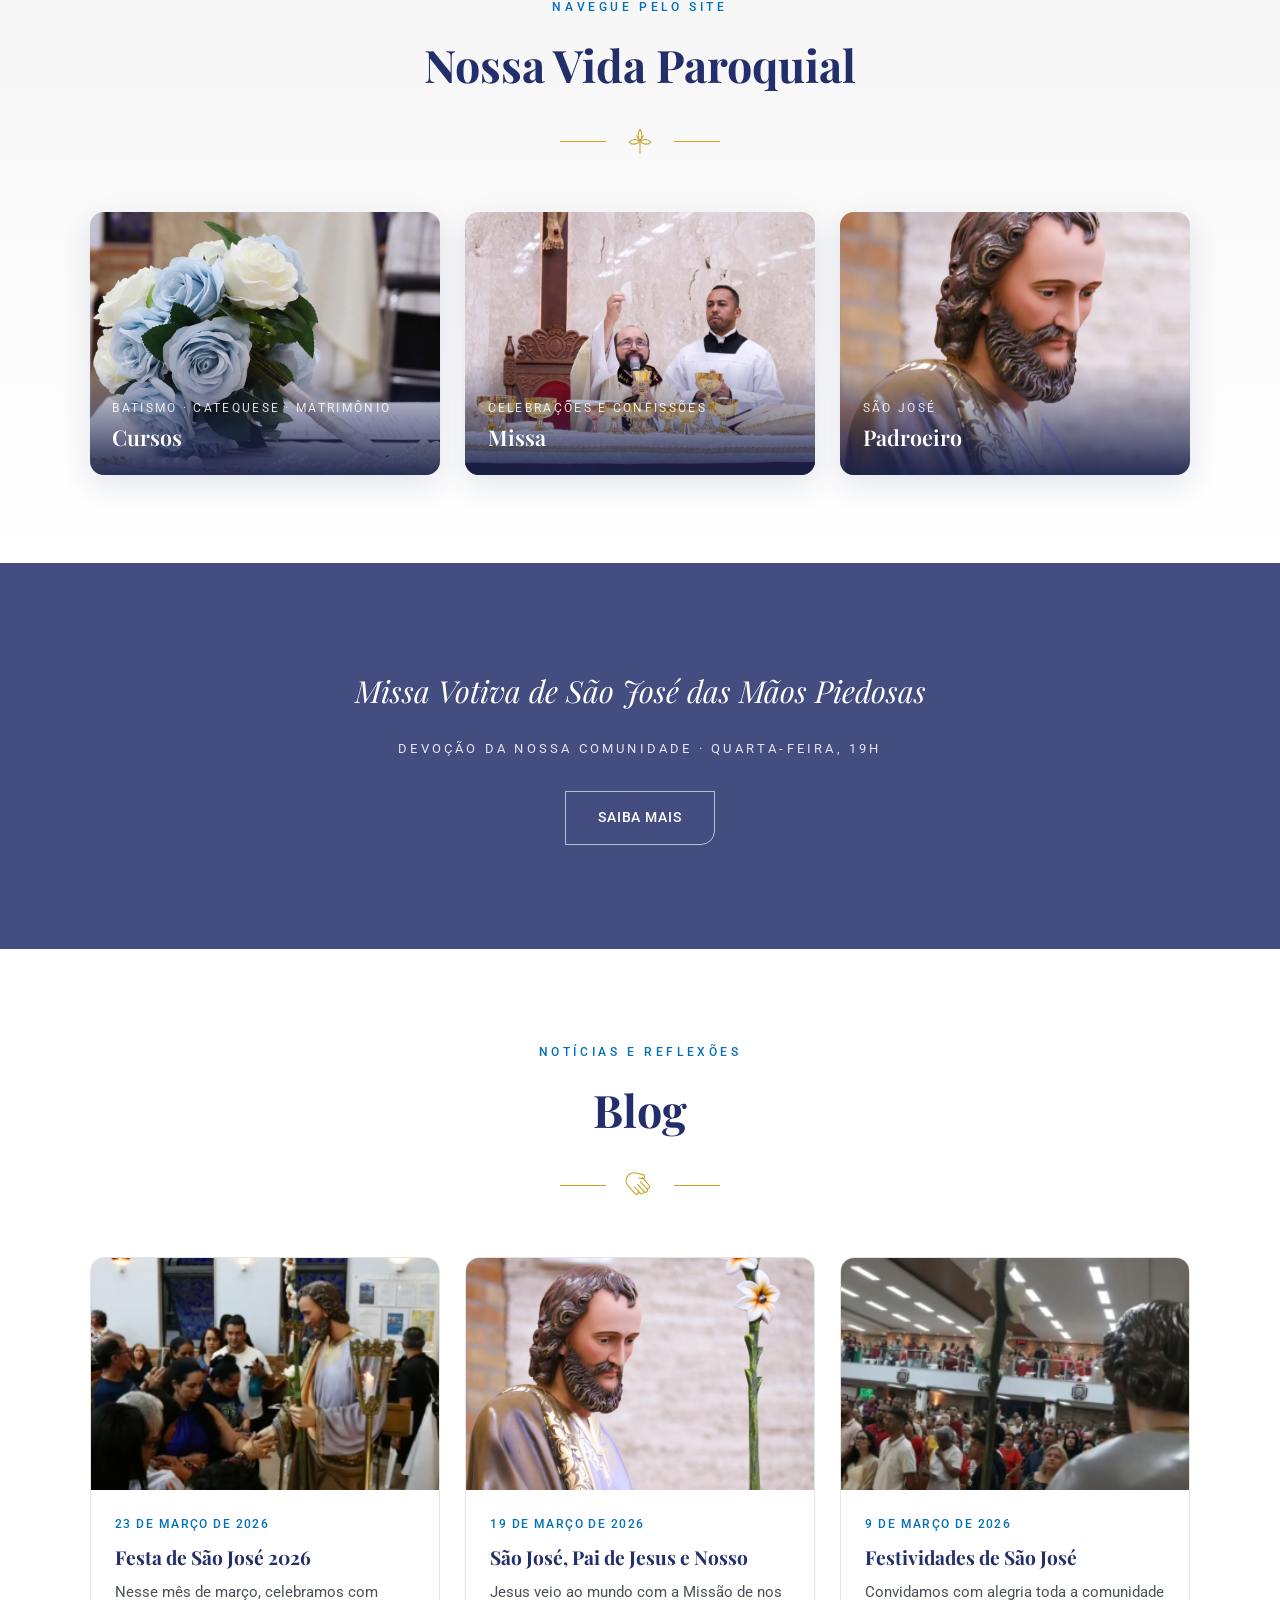
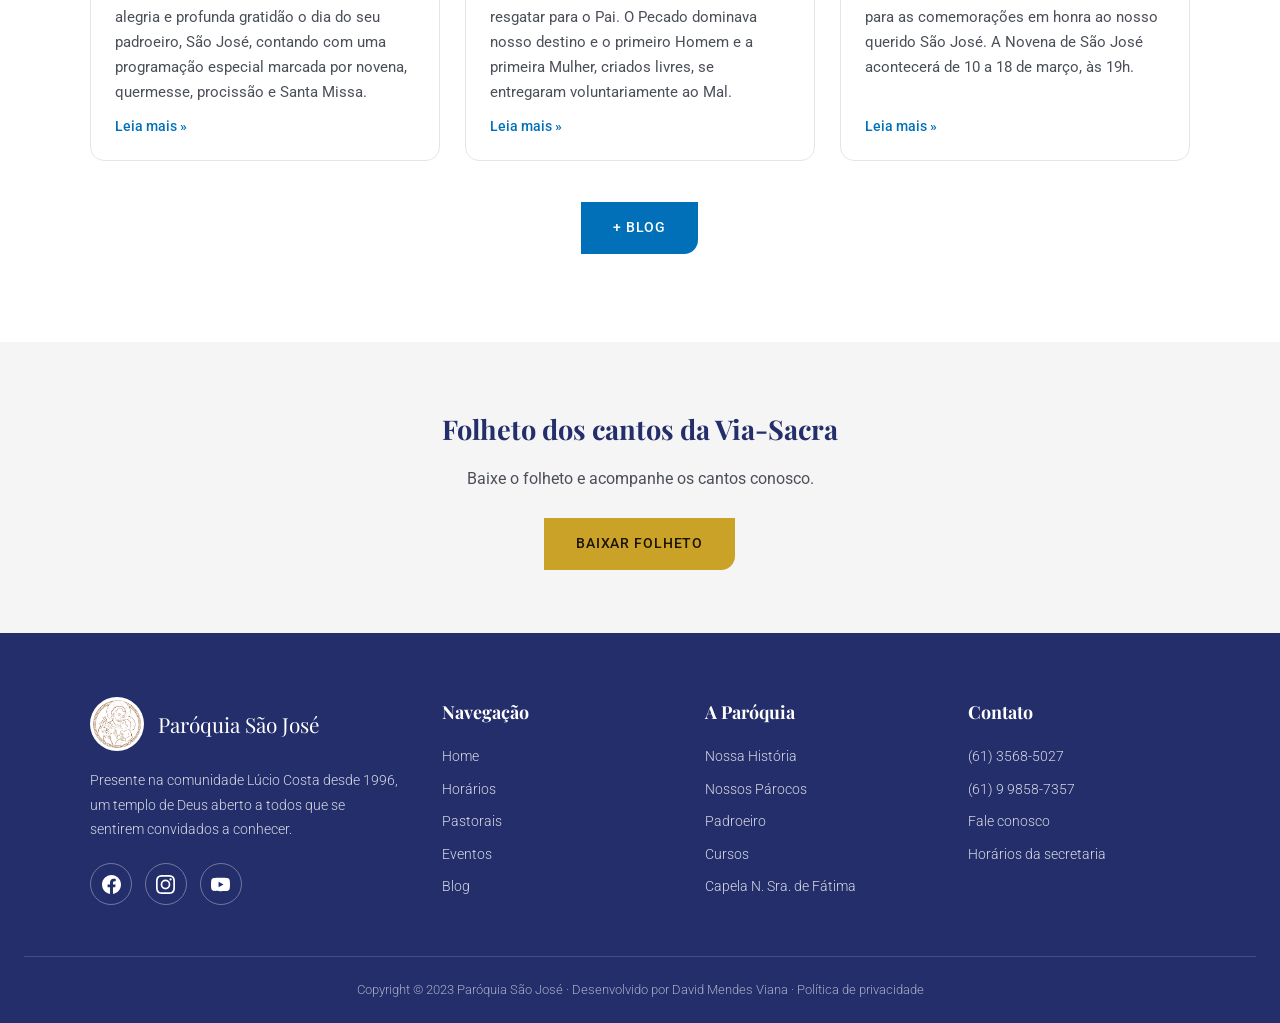
==== commit 5a27c539: "Divisor das seções da home com a mão estendida e o lírio Os dois símbolos da imagem de São José das " ====
--- a/index.html
+++ b/index.html
@@ -48,7 +48,16 @@
       <div class="titulo-secao esq" style="margin-bottom:1.6rem">
         <span class="rotulo">Palavra de Sabedoria</span>
         <h2>Com Padre Paulinho</h2>
-        <div class="traco"></div>
+        <div class="traco-simbolo">
+          <svg viewBox="0 0 44 44" aria-hidden="true">
+            <g transform="rotate(138 22 22)">
+              <path d="M14 27.5V15.8a2.2 2.2 0 0 1 4.4 0v9.2"/>
+              <path d="M18.4 14.4a2.2 2.2 0 0 1 4.4 0v10.6"/>
+              <path d="M22.8 16a2.2 2.2 0 0 1 4.4 0v9"/>
+              <path d="M27.2 19.4a2.2 2.2 0 0 1 4.4 0v11.4c0 5-3.6 8.6-8.4 8.6-3.3 0-5.6-1.2-7.3-3.6l-4.6-6.6c-.9-1.3-.5-2.7.6-3.4 1-.6 2.3-.4 3 .6l2.1 2.9"/>
+            </g>
+          </svg>
+        </div>
       </div>
       <p class="destaque">“Meus amigos, sejam bem-vindos ao nosso Site!”</p>
       <p>Ele tem como objetivo divulgar as atividades de nossa amada Paróquia e também trazer as luzes do Evangelho com orientações litúrgicas, bíblicas e espirituais, para que nossa vida seja sempre vivida na alegria do Espírito Santo!!</p>
@@ -67,7 +76,17 @@
     <div class="titulo-secao revelar">
       <span class="rotulo">Navegue pelo site</span>
       <h2>Nossa Vida Paroquial</h2>
-      <div class="traco"></div>
+      <div class="traco-simbolo">
+        <svg viewBox="0 0 44 44" aria-hidden="true">
+          <g transform="translate(0,3)">
+            <path d="M22 6c-2.6 4-2.6 9.2 0 13.2 2.6-4 2.6-9.2 0-13.2Z"/>
+            <path d="M22 19.2c-4-2.4-8.8-2-12 1 3.2 3 8 3.4 12-1Z"/>
+            <path d="M22 19.2c4-2.4 8.8-2 12 1-3.2 3-8 3.4-12-1Z"/>
+            <path d="M22 19.2v13.4"/>
+            <path d="M18.6 13.6 22 19.2l3.4-5.6"/>
+          </g>
+        </svg>
+      </div>
     </div>
     <div class="cards" style="grid-template-columns:repeat(auto-fit,minmax(240px,1fr))">
       <a class="card-foto revelar" href="paroquia/cursos.html">
@@ -101,7 +120,16 @@
     <div class="titulo-secao revelar">
       <span class="rotulo">Notícias e reflexões</span>
       <h2>Blog</h2>
-      <div class="traco"></div>
+      <div class="traco-simbolo">
+        <svg viewBox="0 0 44 44" aria-hidden="true">
+          <g transform="rotate(138 22 22)">
+            <path d="M14 27.5V15.8a2.2 2.2 0 0 1 4.4 0v9.2"/>
+            <path d="M18.4 14.4a2.2 2.2 0 0 1 4.4 0v10.6"/>
+            <path d="M22.8 16a2.2 2.2 0 0 1 4.4 0v9"/>
+            <path d="M27.2 19.4a2.2 2.2 0 0 1 4.4 0v11.4c0 5-3.6 8.6-8.4 8.6-3.3 0-5.6-1.2-7.3-3.6l-4.6-6.6c-.9-1.3-.5-2.7.6-3.4 1-.6 2.3-.4 3 .6l2.1 2.9"/>
+          </g>
+        </svg>
+      </div>
     </div>
     <div class="cards" style="grid-template-columns:repeat(auto-fit,minmax(280px,1fr))">
       <article class="card-blog revelar">
--- a/css/style.css
+++ b/css/style.css
@@ -79,8 +79,6 @@
 
 /* Hero compacto das páginas internas */
 .pagina-hero{position:relative;color:#fff;text-align:center;padding:9.5rem 1.5rem 4.5rem;background:linear-gradient(135deg,var(--azul-escuro-2),var(--azul-escuro) 55%,#2c3a85);overflow:hidden}
-.pagina-hero::before{content:'';position:absolute;width:520px;height:520px;border-radius:50%;border:1px solid rgba(255,255,255,.08);top:-260px;right:-140px}
-.pagina-hero::after{content:'';position:absolute;width:340px;height:340px;border-radius:50%;border:1px solid rgba(255,255,255,.08);bottom:-200px;left:-100px}
 .pagina-hero h1{font-family:var(--serif);font-size:clamp(2.1rem,5vw,3.4rem);font-weight:700;margin:.8rem 0 .6rem;opacity:0;animation:subir .9s .3s forwards}
 .pagina-hero .selo{opacity:0;animation:subir .9s .1s forwards}
 .pagina-hero p.sub{max-width:640px;margin:0 auto;font-weight:300;opacity:0;animation:subir .9s .5s forwards}
@@ -98,11 +96,21 @@
 .titulo-secao .traco{width:56px;height:3px;background:var(--dourado);margin:1.1rem auto 0;border-radius:2px}
 .titulo-secao.esq{text-align:left}
 .titulo-secao.esq .traco{margin-left:0}
+/* Divisor com os símbolos da devoção — a mão estendida (acolhida) e o lírio
+   (fidelidade), alternados entre as seções da home. O resto do site
+   continua com .traco.                                                      */
+.traco-simbolo{display:flex;align-items:center;justify-content:center;gap:.9rem;margin:1.1rem auto 0}
+.traco-simbolo::before,.traco-simbolo::after{content:'';width:46px;height:1px;background:var(--dourado)}
+.traco-simbolo svg{width:40px;height:40px;flex-shrink:0;fill:none;stroke:var(--dourado);stroke-width:1.2;stroke-linecap:round;stroke-linejoin:round}
+.titulo-secao.esq .traco-simbolo{justify-content:flex-start}
 .fundo-cinza{background:var(--cinza-claro)}
 .fundo-degrade{background:linear-gradient(180deg,var(--cinza-claro),var(--branco))}
 
 /* Botões */
-.btn{display:inline-block;padding:.85rem 2rem;border-radius:999px;font-weight:500;font-size:.9rem;letter-spacing:.06em;text-transform:uppercase;transition:transform .3s,box-shadow .3s,background .3s;will-change:transform}
+/* Canto reto com um único canto cortado (14px, mesmo raio dos cards) — no
+   lugar do pill genérico. Raio assimétrico em vez de clip-path porque
+   clip-path recortaria também o outline de foco e as sombras do hover.     */
+.btn{display:inline-block;padding:.85rem 2rem;border-radius:0 0 14px 0;font-weight:500;font-size:.9rem;letter-spacing:.06em;text-transform:uppercase;transition:transform .3s,box-shadow .3s,background .3s;will-change:transform}
 .btn-solido{background:var(--dourado);color:#1d1503}
 .btn-solido:hover{transform:translateY(-3px);box-shadow:0 12px 28px rgba(201,162,39,.4)}
 .btn-contorno{border:1.5px solid rgba(255,255,255,.65);color:#fff}
@@ -115,9 +123,10 @@
 .card{background:var(--superficie);border:1px solid var(--borda);border-radius:14px;padding:2.2rem 1.8rem;transition:transform .35s,box-shadow .35s,border-color .35s}
 .card:hover{transform:translateY(-6px);box-shadow:0 18px 44px rgba(35,46,106,.13);border-color:var(--azul)}
 .card.centro{text-align:center}
-.card .icone{width:62px;height:62px;margin-bottom:1.2rem;border-radius:50%;background:linear-gradient(135deg,var(--azul-escuro),var(--azul));display:flex;align-items:center;justify-content:center}
+/* Ícone em traço fino direto sobre o fundo do card — sem disco de gradiente */
+.card .icone{width:38px;height:38px;margin-bottom:1.1rem;display:flex;align-items:center;justify-content:center}
 .card.centro .icone{margin-left:auto;margin-right:auto}
-.card .icone svg{width:28px;height:28px;fill:none;stroke:#fff;stroke-width:1.7;stroke-linecap:round;stroke-linejoin:round}
+.card .icone svg{width:38px;height:38px;fill:none;stroke:var(--azul-escuro);stroke-width:1.3;stroke-linecap:round;stroke-linejoin:round}
 .card h3{font-family:var(--serif);color:var(--titulo);font-size:1.25rem;margin-bottom:.7rem}
 .card p{font-size:.95rem;color:var(--texto-suave)}
 .card .numero{font-family:var(--serif);font-size:2.6rem;font-weight:700;color:var(--azul);line-height:1;display:block;margin-bottom:.4rem}
@@ -324,8 +333,9 @@
   --nota-bg:#241f0e;
   --nota-borda:#4a3f1a;
 }
-:root[data-tema="escuro"] .card .icone,
 :root[data-tema="escuro"] .tabela-horarios .cabecalho{background:linear-gradient(135deg,#2c3a85,#0170B9)}
+/* o traço do ícone precisa clarear no escuro — --azul-escuro somiria no fundo */
+:root[data-tema="escuro"] .card .icone svg{stroke:var(--titulo)}
 :root[data-tema="escuro"] .card-foto .legenda{background:linear-gradient(transparent,rgba(8,11,26,.95))}
 :root[data-tema="escuro"] .btn-azul{background:#0170B9}
 html{color-scheme:light}
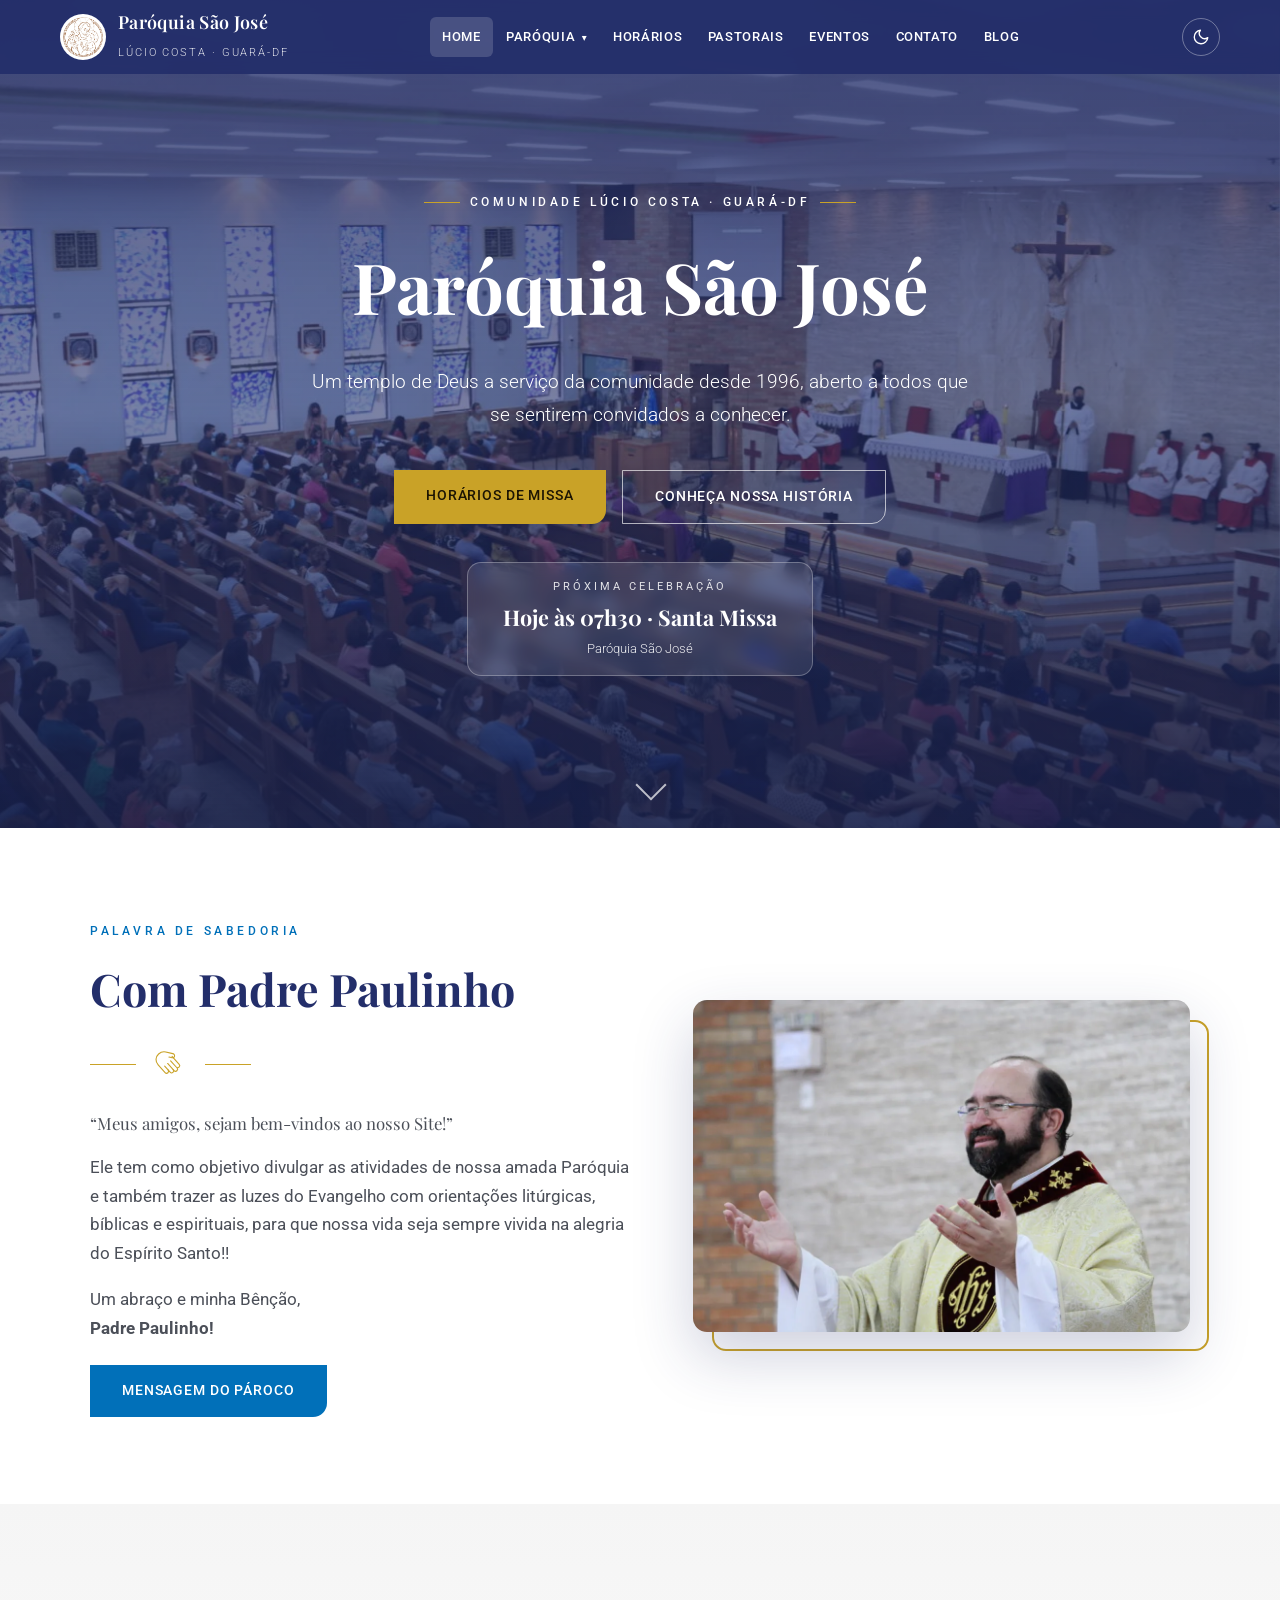
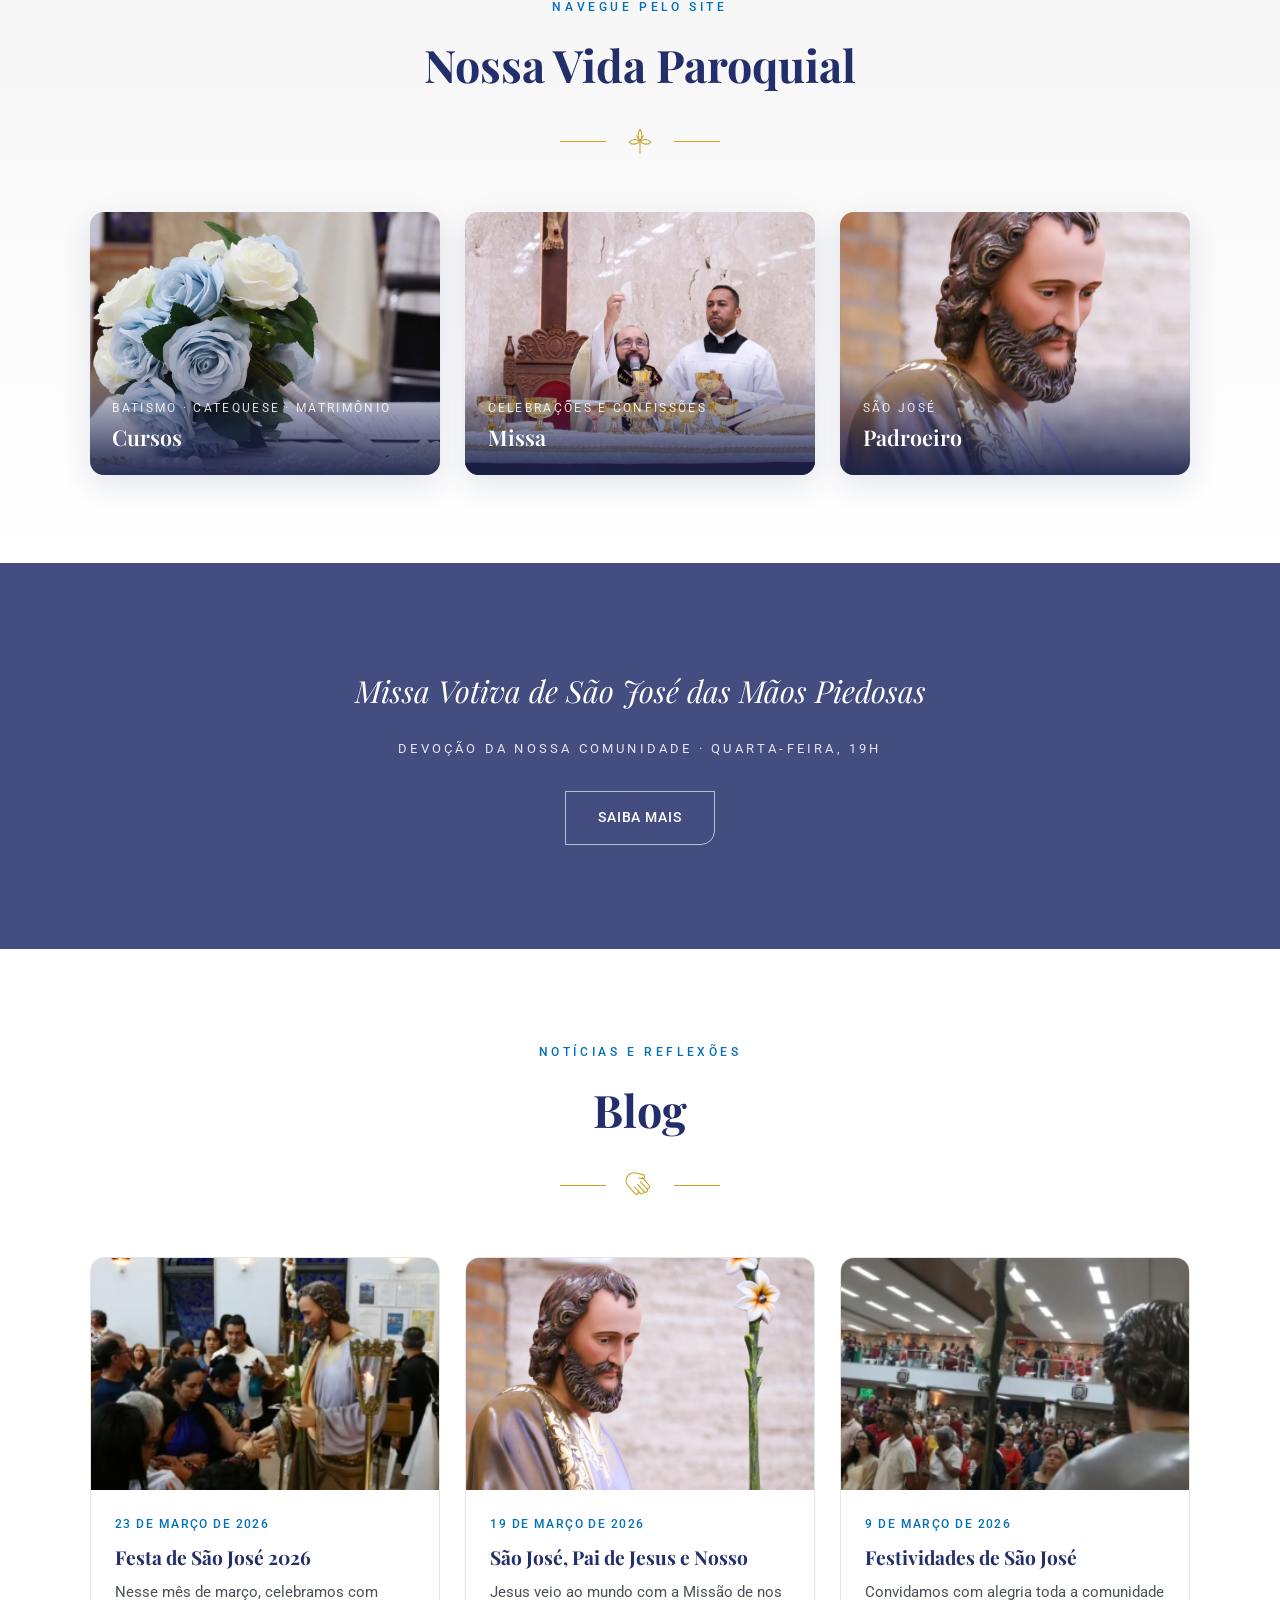
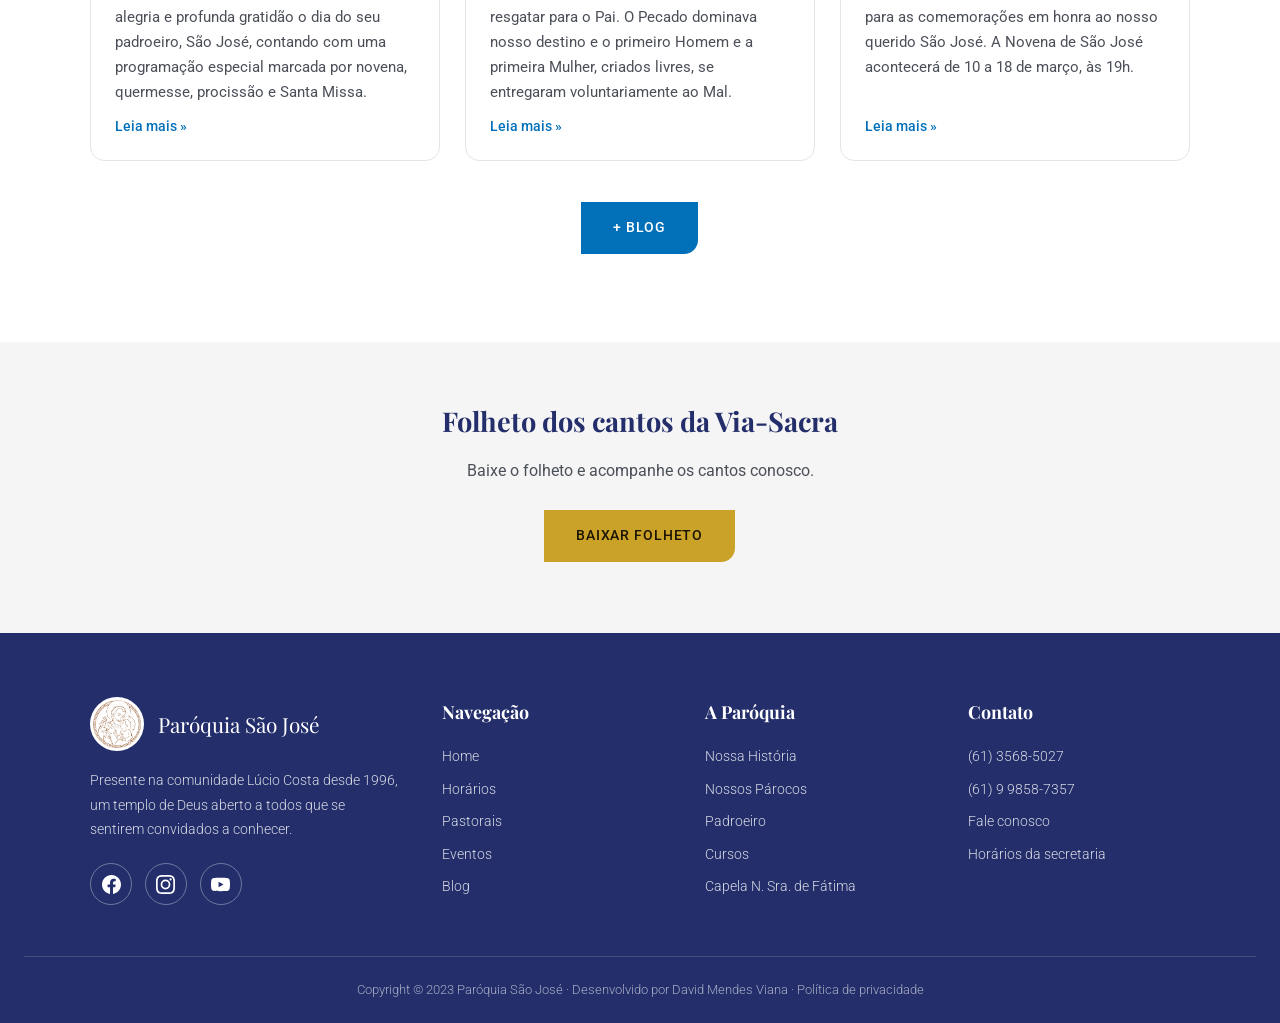
==== commit 1b224048: "Uniformiza espaçamento de seção e tira o último pill O margin-bottom:1.6rem do .titulo-secao.esq est" ====
--- a/index.html
+++ b/index.html
@@ -45,7 +45,7 @@
 <section id="palavra">
   <div class="container duas-colunas">
     <div class="texto revelar-esq">
-      <div class="titulo-secao esq" style="margin-bottom:1.6rem">
+      <div class="titulo-secao esq">
         <span class="rotulo">Palavra de Sabedoria</span>
         <h2>Com Padre Paulinho</h2>
         <div class="traco-simbolo">
@@ -165,7 +165,7 @@
 </section>
 
 <!-- FOLHETO -->
-<section class="fundo-cinza" style="padding-top:4rem;padding-bottom:4rem">
+<section class="fundo-cinza" style="padding-top:3.5rem;padding-bottom:4.5rem">
   <div class="container-estreito revelar" style="text-align:center">
     <h2 style="font-family:var(--serif);color:var(--azul-escuro);font-size:1.7rem;margin-bottom:.8rem">Folheto dos cantos da Via-Sacra</h2>
     <p style="color:var(--texto-suave);margin-bottom:1.6rem">Baixe o folheto e acompanhe os cantos conosco.</p>
--- a/css/style.css
+++ b/css/style.css
@@ -19,6 +19,7 @@
   --nota-borda:#f0e6c8;
   --serif:'Playfair Display',Georgia,serif;
   --sans:'Roboto',system-ui,-apple-system,sans-serif;
+  --azul-escuro-rgb:35,46,106;   /* mesmo azul, em canais, para uso com alpha */
   --foco:#232e6a;      /* anel de foco escuro — aparece sobre fundo claro */
   --foco-halo:#ffffff; /* halo claro entre o elemento e o anel — aparece sobre fundo escuro */
 }
@@ -31,10 +32,10 @@
 /* ---------- Header ---------- */
 header.topo{
   position:fixed;top:0;left:0;right:0;z-index:100;
-  background:rgba(35,46,106,.92);backdrop-filter:blur(10px);
+  background:rgba(var(--azul-escuro-rgb),.92);backdrop-filter:blur(10px);
   transition:background .3s,box-shadow .3s;
 }
-header.topo.scrolled{background:rgba(35,46,106,.98);box-shadow:0 4px 24px rgba(0,0,0,.25)}
+header.topo.scrolled{background:rgba(var(--azul-escuro-rgb),.98);box-shadow:0 4px 24px rgba(0,0,0,.25)}
 .nav-wrap{max-width:1200px;margin:0 auto;display:flex;align-items:center;justify-content:space-between;padding:.6rem 1.25rem}
 .brand{display:flex;align-items:center;gap:.75rem;color:#fff}
 .brand img{width:46px;height:46px;object-fit:contain;border-radius:50%;background:#fff;padding:3px;transition:transform .4s}
@@ -50,8 +51,8 @@
 .submenu{list-style:none;position:absolute;top:100%;left:0;min-width:240px;background:var(--superficie);border-radius:10px;box-shadow:0 18px 44px rgba(20,27,66,.25);padding:.5rem;opacity:0;visibility:hidden;transform:translateY(12px);transition:opacity .28s,transform .28s,visibility .28s}
 .tem-sub:hover .submenu,.tem-sub:focus-within .submenu{opacity:1;visibility:visible;transform:translateY(4px)}
 .tem-sub:hover>a::after{transform:rotate(180deg)}
-.submenu a{color:var(--titulo);text-transform:none;letter-spacing:0;font-size:.9rem;padding:.55rem .8rem;border-radius:7px}
-.submenu a:hover{background:var(--cinza-claro);color:var(--azul)}
+nav.menu .submenu a{color:var(--titulo);text-transform:none;letter-spacing:0;font-size:.9rem;padding:.55rem .8rem;border-radius:7px}
+nav.menu .submenu a:hover{background:var(--cinza-claro);color:var(--azul)}
 .menu-btn{display:none;background:none;border:none;cursor:pointer;width:44px;height:44px;position:relative;z-index:110}
 .menu-btn span{display:block;width:24px;height:2px;background:#fff;margin:5px auto;border-radius:2px;transition:transform .3s,opacity .3s}
 .menu-btn.aberto span:nth-child(1){transform:translateY(7px) rotate(45deg)}
@@ -61,7 +62,7 @@
 /* ---------- Heros ---------- */
 .hero{min-height:92vh;display:flex;align-items:center;justify-content:center;text-align:center;position:relative;color:#fff;padding:7rem 1.5rem 5rem;overflow:hidden}
 .hero-bg{position:absolute;inset:-12% 0;background:center/cover no-repeat;will-change:transform;z-index:-2}
-.hero::after{content:'';position:absolute;inset:0;background:linear-gradient(180deg,rgba(35,46,106,.82) 0%,rgba(35,46,106,.6) 50%,rgba(24,32,74,.9) 100%);z-index:-1}
+.hero::after{content:'';position:absolute;inset:0;background:linear-gradient(180deg,rgba(var(--azul-escuro-rgb),.82) 0%,rgba(var(--azul-escuro-rgb),.6) 50%,rgba(24,32,74,.9) 100%);z-index:-1}
 .hero-conteudo{max-width:840px}
 .selo{display:inline-flex;align-items:center;gap:.6rem;font-size:.75rem;letter-spacing:.3em;text-transform:uppercase;font-weight:500}
 .selo::before,.selo::after{content:'';width:36px;height:1px;background:var(--dourado)}
@@ -78,13 +79,13 @@
 @keyframes flutuar{0%,100%{transform:rotate(45deg) translate(0,0)}50%{transform:rotate(45deg) translate(6px,6px)}}
 
 /* Hero compacto das páginas internas */
-.pagina-hero{position:relative;color:#fff;text-align:center;padding:9.5rem 1.5rem 4.5rem;background:linear-gradient(135deg,var(--azul-escuro-2),var(--azul-escuro) 55%,#2c3a85);overflow:hidden}
+.pagina-hero{position:relative;color:#fff;text-align:center;padding:9.5rem 1.5rem 4.5rem;background:linear-gradient(135deg,var(--azul-escuro-2),var(--azul-escuro) 55%,#2c3a85)}
 .pagina-hero h1{font-family:var(--serif);font-size:clamp(2.1rem,5vw,3.4rem);font-weight:700;margin:.8rem 0 .6rem;opacity:0;animation:subir .9s .3s forwards}
 .pagina-hero .selo{opacity:0;animation:subir .9s .1s forwards}
 .pagina-hero p.sub{max-width:640px;margin:0 auto;font-weight:300;opacity:0;animation:subir .9s .5s forwards}
 .pagina-hero.com-foto{background:none}
 .pagina-hero .foto-fundo{position:absolute;inset:0;background:center/cover no-repeat;z-index:-2}
-.pagina-hero .veu{position:absolute;inset:0;background:linear-gradient(180deg,rgba(35,46,106,.88),rgba(26,35,82,.82));z-index:-1}
+.pagina-hero .veu{position:absolute;inset:0;background:linear-gradient(180deg,rgba(var(--azul-escuro-rgb),.88),rgba(26,35,82,.82));z-index:-1}
 
 /* ---------- Seções ---------- */
 section{padding:5.5rem 1.5rem}
@@ -94,7 +95,7 @@
 .titulo-secao .rotulo{font-size:.75rem;letter-spacing:.3em;text-transform:uppercase;color:var(--azul);font-weight:500}
 .titulo-secao h2{font-family:var(--serif);font-size:clamp(1.9rem,4.5vw,2.8rem);color:var(--titulo);margin-top:.5rem}
 .titulo-secao .traco{width:56px;height:3px;background:var(--dourado);margin:1.1rem auto 0;border-radius:2px}
-.titulo-secao.esq{text-align:left}
+.titulo-secao.esq{text-align:left;margin-bottom:1.6rem}
 .titulo-secao.esq .traco{margin-left:0}
 /* Divisor com os símbolos da devoção — a mão estendida (acolhida) e o lírio
    (fidelidade), alternados entre as seções da home. O resto do site
@@ -168,7 +169,7 @@
 
 /* ---------- Faixa de citação ---------- */
 .faixa{position:relative;color:#fff;text-align:center;padding:6.5rem 1.5rem;background:center/cover fixed no-repeat}
-.faixa::after{content:'';position:absolute;inset:0;background:rgba(35,46,106,.85)}
+.faixa::after{content:'';position:absolute;inset:0;background:rgba(var(--azul-escuro-rgb),.85)}
 .faixa .container{position:relative;z-index:1;max-width:780px}
 .faixa blockquote{font-family:var(--serif);font-size:clamp(1.3rem,3vw,1.9rem);font-style:italic;line-height:1.6}
 .faixa cite{display:block;margin-top:1.4rem;font-family:var(--sans);font-style:normal;font-size:.8rem;letter-spacing:.25em;text-transform:uppercase;opacity:.85}
@@ -209,7 +210,7 @@
 .acordeao .conteudo ul{margin:.4rem 0 1rem 1.3rem}
 .acordeao .conteudo img{border-radius:10px;margin-top:1rem;max-height:340px;object-fit:cover;width:100%}
 .busca-wrap{max-width:520px;margin:0 auto 2.6rem;position:relative}
-.busca-wrap input{width:100%;padding:.95rem 1.3rem .95rem 3rem;border:1.5px solid var(--borda);border-radius:999px;font-size:1rem;font-family:var(--sans);color:var(--texto);background:var(--superficie);outline:none;transition:border-color .3s,box-shadow .3s}
+.busca-wrap input{width:100%;padding:.95rem 1.3rem .95rem 3rem;border:1.5px solid var(--borda);border-radius:0 0 14px 0;font-size:1rem;font-family:var(--sans);color:var(--texto);background:var(--superficie);outline:none;transition:border-color .3s,box-shadow .3s}
 .busca-wrap input:focus{border-color:var(--azul);box-shadow:0 0 0 4px rgba(1,112,185,.12)}
 .busca-wrap svg{position:absolute;left:1.1rem;top:50%;transform:translateY(-50%);width:18px;height:18px;stroke:var(--texto-suave);fill:none;stroke-width:2;stroke-linecap:round}
 
@@ -217,6 +218,7 @@
    Anel duplo: halo claro colado no elemento + anel escuro por fora.
    Sobre fundo claro enxerga-se o anel escuro; sobre fundo escuro (hero,
    cabeçalho, menu mobile) enxerga-se o halo. Funciona nos dois temas.       */
+a:focus-visible,button:focus-visible,summary:focus-visible,[tabindex]:focus-visible,
 .btn:focus-visible,
 nav.menu a:focus-visible,
 .card:focus-visible{
@@ -224,6 +226,8 @@
   outline-offset:3px;
   box-shadow:0 0 0 3px var(--foco-halo);
 }
+/* O acordeão tem overflow:hidden, que cortaria um anel externo — aqui ele vai para dentro */
+.acordeao summary:focus-visible{outline-offset:-4px;box-shadow:none}
 /* Combinações hover+foco: repetem a sombra própria do hover para não perdê-la */
 .btn-solido:hover:focus-visible{box-shadow:0 0 0 3px var(--foco-halo),0 12px 28px rgba(201,162,39,.4)}
 .btn-azul:hover:focus-visible{box-shadow:0 0 0 3px var(--foco-halo),0 12px 28px rgba(1,112,185,.35)}
@@ -259,7 +263,6 @@
 .revelar-esq.visivel,.revelar-dir.visivel{opacity:1;transform:translateX(0)}
 .atraso-1{transition-delay:.12s}
 .atraso-2{transition-delay:.24s}
-.atraso-3{transition-delay:.36s}
 
 /* ---------- Rodapé ---------- */
 footer.rodape{background:var(--azul-escuro);color:#fff;padding:4rem 1.5rem 0}
@@ -288,8 +291,12 @@
   nav.menu a{font-size:1.08rem;padding:.75rem 1.5rem}
   .submenu{position:static;min-width:0;background:rgba(255,255,255,.07);box-shadow:none;opacity:1;visibility:visible;transform:none;display:none;padding:.35rem;margin-top:.3rem}
   .tem-sub.expandido .submenu{display:block}
-  .submenu a{color:#fff;font-size:.95rem}
-  .submenu a:hover{background:rgba(255,255,255,.1);color:#fff}
+  nav.menu .submenu a{color:#fff;font-size:.95rem}
+  nav.menu .submenu a:hover{background:rgba(255,255,255,.1);color:#fff}
+  /* revelação lateral vira vertical: o translateX empurrava 20px para fora
+     da viewport e só não aparecia por causa do overflow-x:hidden do body */
+  .revelar-esq,.revelar-dir{transform:translateY(28px)}
+  .revelar-esq.visivel,.revelar-dir.visivel{transform:none}
   .duas-colunas,.duas-colunas.invertido{grid-template-columns:1fr;gap:2.5rem}
   .duas-colunas .moldura{order:-1}
   .moldura::before{display:none}
@@ -321,17 +328,20 @@
    Tema escuro
    ========================================================== */
 :root[data-tema="escuro"]{
-  --branco:#0e1326;
-  --cinza-claro:#141a30;
-  --borda:#2a3255;
+  --branco:#1a2038;
+  --cinza-claro:#222a45;
+  --borda:#39426b;
   --texto:#d9dcec;
   --texto-suave:#a9b0ca;
-  --superficie:#1a2140;
+  --superficie:#28304f;
   --titulo:#c9d3ff;
   --azul:#4da3e8;
-  --hover-linha:#20294d;
+  --hover-linha:#333c60;
   --nota-bg:#241f0e;
   --nota-borda:#4a3f1a;
+  /* no escuro o anel inverte: traço claro por fora, vão escuro por dentro */
+  --foco:#c9d3ff;
+  --foco-halo:#141a30;
 }
 :root[data-tema="escuro"] .tabela-horarios .cabecalho{background:linear-gradient(135deg,#2c3a85,#0170B9)}
 /* o traço do ícone precisa clarear no escuro — --azul-escuro somiria no fundo */
@@ -386,12 +396,12 @@
   --terracota-tunica:#b98a5a;  /* forro terracota do manto */
   --lirio-branco:#fbf9f2;      /* branco quente dos lírios */
   /* versões escurecidas para texto pequeno — as de cima não têm contraste AA sobre fundo claro */
-  --lilas-profundo:#5f5178;
-  --terracota-profunda:#8a5f38;
+  --lilas-profundo:#5f5178;      --lilas-profundo-rgb:95,81,120;
+  --terracota-profunda:#8a5f38;  --terracota-profunda-rgb:138,95,56;
 }
 /* Hero: véu lilás/terracota no lugar do azul institucional */
 .tema-maos-piedosas .pagina-hero{color:var(--lirio-branco)}
-.tema-maos-piedosas .pagina-hero .veu{background:linear-gradient(180deg,rgba(95,81,120,.88),rgba(138,95,56,.82))}
+.tema-maos-piedosas .pagina-hero .veu{background:linear-gradient(180deg,rgba(var(--lilas-profundo-rgb),.88),rgba(var(--terracota-profunda-rgb),.82))}
 .tema-maos-piedosas .pagina-hero .selo::before,
 .tema-maos-piedosas .pagina-hero .selo::after{background:var(--dourado-manto)}
 /* Destaques de texto */
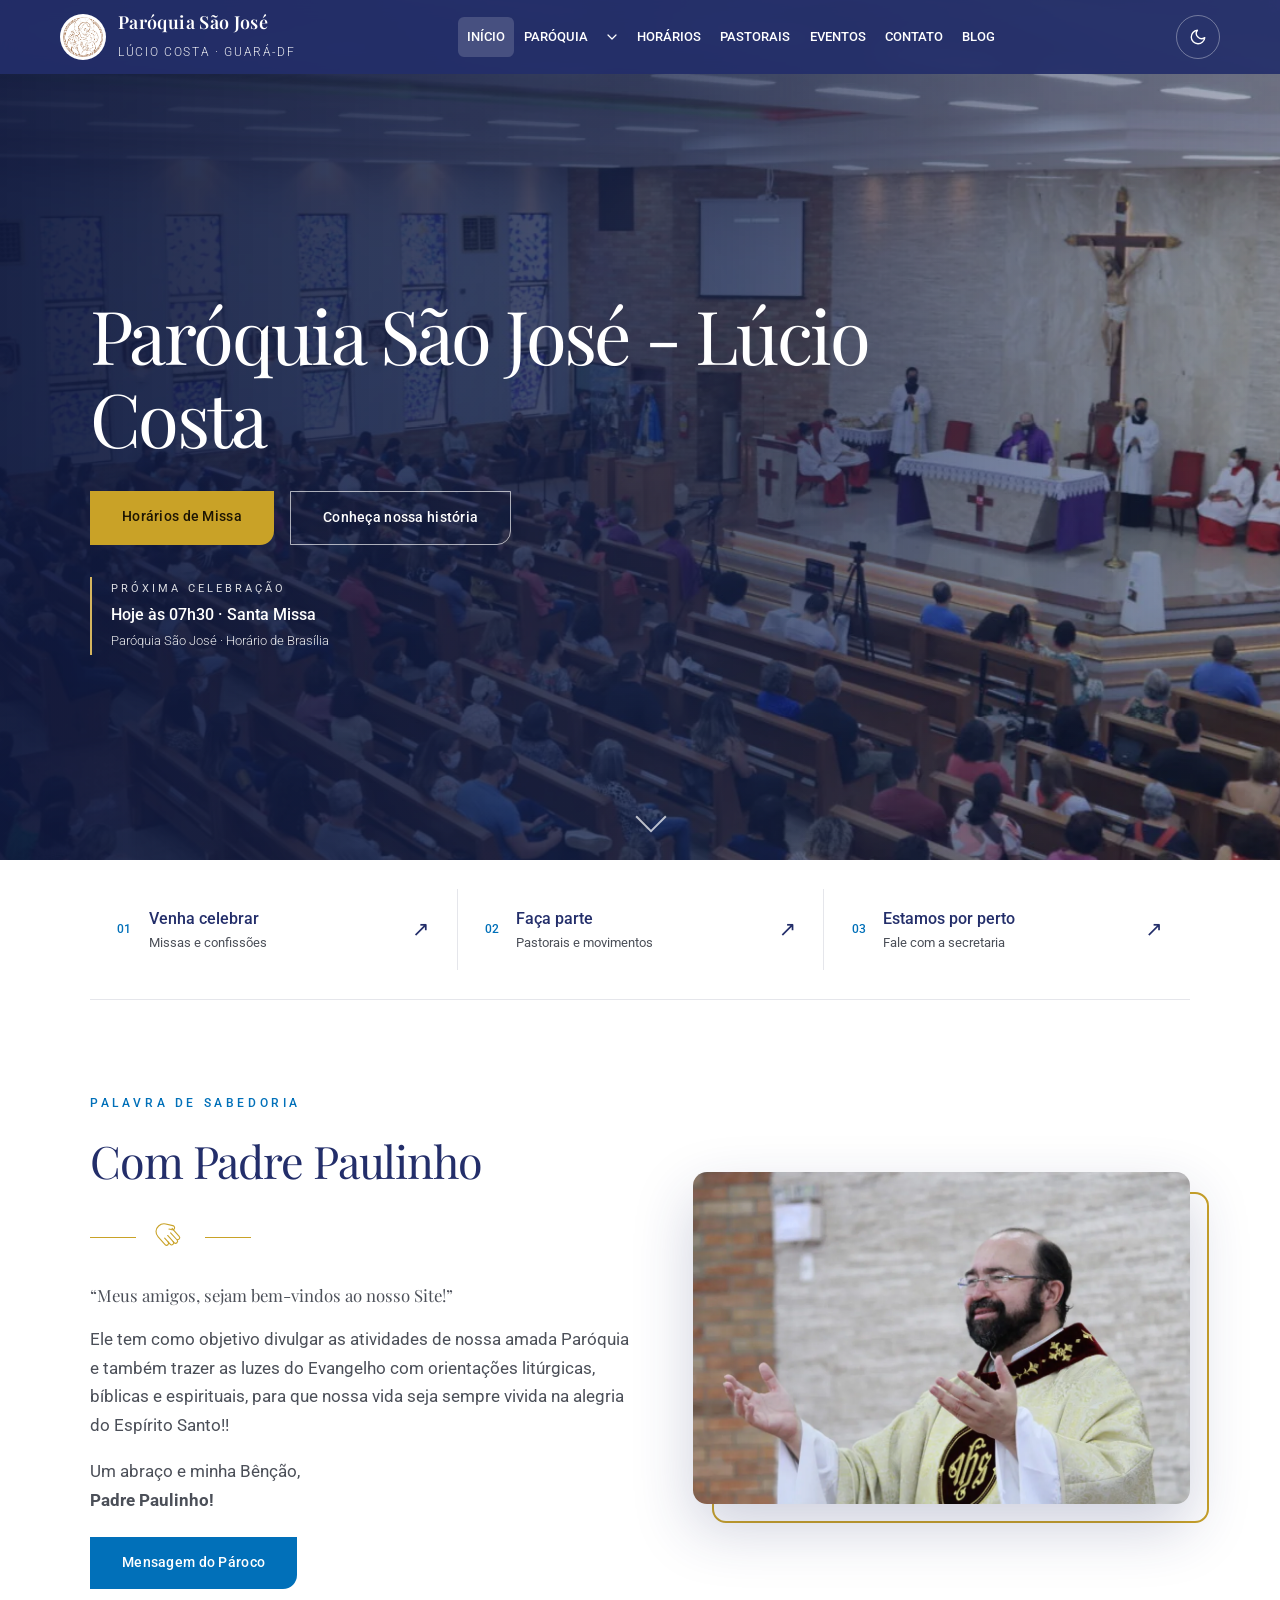
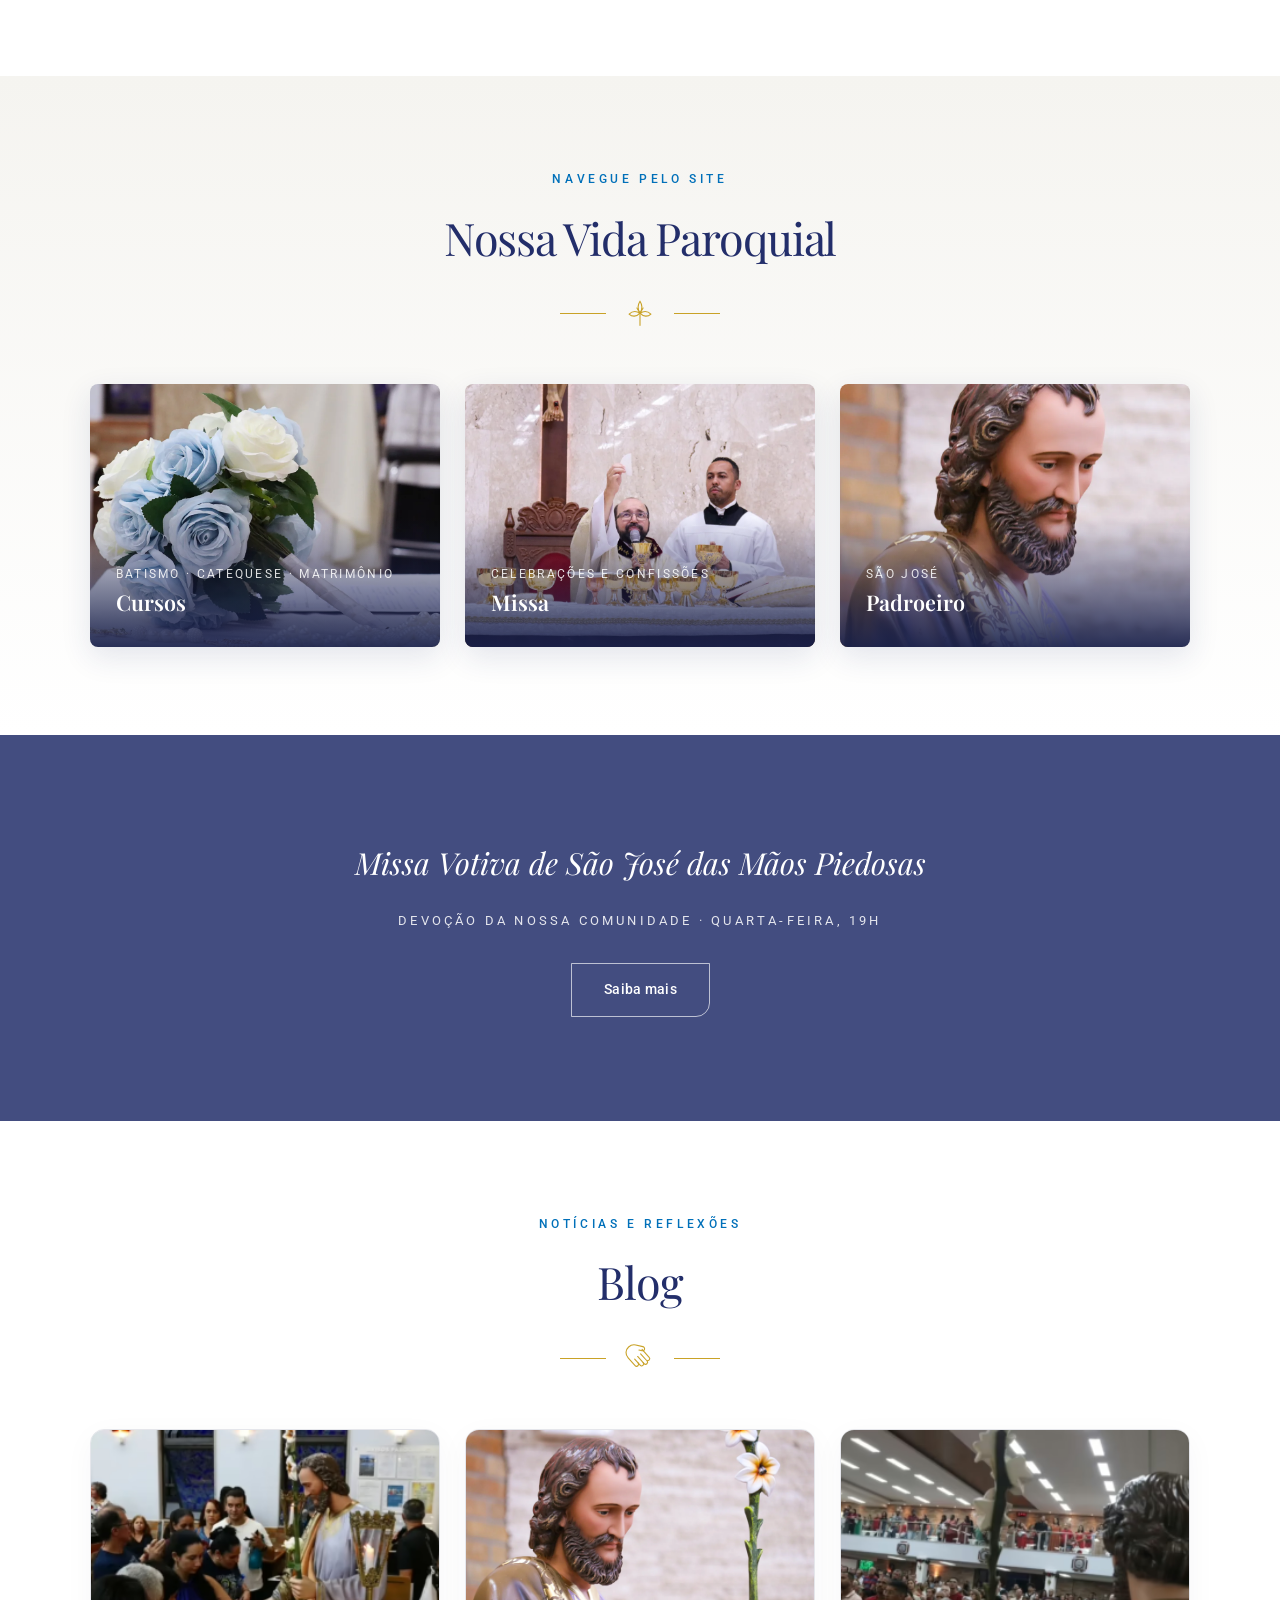
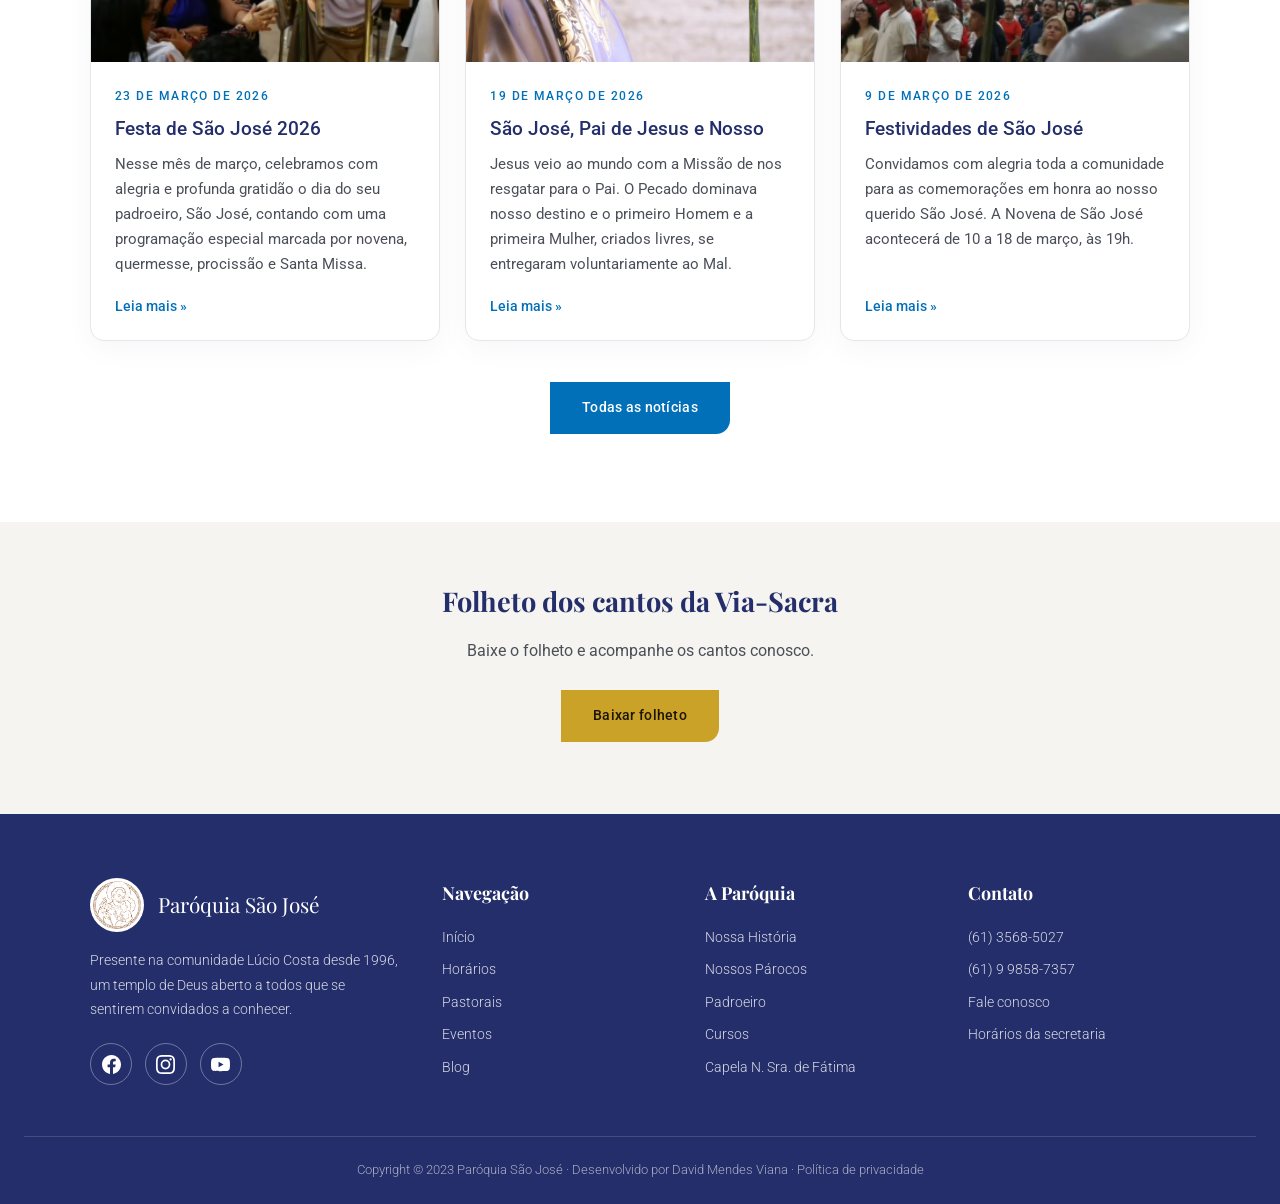
==== commit 0b5448da: "Moderniza interface e corrige navegação e acessibilidade" ====
--- a/index.html
+++ b/index.html
@@ -23,15 +23,15 @@
 <link rel="stylesheet" href="css/style.css">
 </head>
 <body data-raiz="./" data-pagina="home">
+<a class="pular-conteudo" href="#conteudo">Pular para o conteúdo</a>
 <div id="menu-site"></div>
+<main id="conteudo" tabindex="-1">
 
 <!-- HERO -->
 <section class="hero">
   <div class="hero-bg" style="background-image:url('assets/img/igrejacheia.webp')"></div>
   <div class="hero-conteudo">
-    <span class="selo anim1">Comunidade Lúcio Costa · Guará-DF</span>
-    <h1 class="anim2">Paróquia São José</h1>
-    <p class="sub anim3">Um templo de Deus a serviço da comunidade desde 1996, aberto a todos que se sentirem convidados a conhecer.</p>
+    <h1 class="anim2">Paróquia São José - Lúcio Costa</h1>
     <div class="acoes anim4">
       <a class="btn btn-solido" href="horarios.html">Horários de Missa</a>
       <a class="btn btn-contorno" href="paroquia/nossa-historia.html">Conheça nossa história</a>
@@ -40,6 +40,12 @@
   </div>
   <a class="seta-baixo" href="#palavra" aria-label="Rolar para baixo"><span></span></a>
 </section>
+
+<nav class="acessos-rapidos container" aria-label="Acesso rápido">
+  <a href="horarios.html"><span class="acesso-numero">01</span><span><strong>Venha celebrar</strong><small>Missas e confissões</small></span><span aria-hidden="true">↗</span></a>
+  <a href="pastorais.html"><span class="acesso-numero">02</span><span><strong>Faça parte</strong><small>Pastorais e movimentos</small></span><span aria-hidden="true">↗</span></a>
+  <a href="contato.html"><span class="acesso-numero">03</span><span><strong>Estamos por perto</strong><small>Fale com a secretaria</small></span><span aria-hidden="true">↗</span></a>
+</nav>
 
 <!-- PALAVRA DO PÁROCO -->
 <section id="palavra">
@@ -65,7 +71,7 @@
       <p style="margin-top:1.4rem"><a class="btn btn-azul" href="paroquia/mensagem-do-paroco.html">Mensagem do Pároco</a></p>
     </div>
     <div class="moldura revelar-dir">
-      <img src="assets/img/palavradoparoco-1024x683.webp" alt="Padre Paulinho">
+      <img loading="lazy" decoding="async" src="assets/img/palavradoparoco-1024x683.webp" alt="Padre Paulinho">
     </div>
   </div>
 </section>
@@ -90,15 +96,15 @@
     </div>
     <div class="cards" style="grid-template-columns:repeat(auto-fit,minmax(240px,1fr))">
       <a class="card-foto revelar" href="paroquia/cursos.html">
-        <img src="assets/img/curso-de-noivos.webp" alt="Buquê de flores — curso de noivos">
+        <img loading="lazy" decoding="async" src="assets/img/curso-de-noivos.webp" alt="Buquê de flores — curso de noivos">
         <span class="legenda"><small>Batismo · Catequese · Matrimônio</small>Cursos</span>
       </a>
       <a class="card-foto revelar atraso-1" href="horarios.html">
-        <img src="assets/img/Missa.webp" alt="Celebração da Santa Missa">
+        <img loading="lazy" decoding="async" src="assets/img/Missa.webp" alt="Celebração da Santa Missa">
         <span class="legenda"><small>Celebrações e confissões</small>Missa</span>
       </a>
       <a class="card-foto revelar atraso-2" href="paroquia/padroeiro.html">
-        <img src="assets/img/Sao-Jose-1.webp" alt="Rosto de São José das Mãos Piedosas">
+        <img loading="lazy" decoding="async" src="assets/img/Sao-Jose-1.webp" alt="Rosto de São José das Mãos Piedosas">
         <span class="legenda"><small>São José</small>Padroeiro</span>
       </a>
     </div>
@@ -133,7 +139,7 @@
     </div>
     <div class="cards" style="grid-template-columns:repeat(auto-fit,minmax(280px,1fr))">
       <article class="card-blog revelar">
-        <img src="assets/img/Festividades-de-Sao-Jose-300x200.avif" alt="Festa de São José 2026">
+        <img loading="lazy" decoding="async" src="assets/img/Festividades-de-Sao-Jose-300x200.avif" alt="Festa de São José 2026">
         <div class="corpo">
           <span class="data">23 de março de 2026</span>
           <h3><a href="https://www.paroquiasaojose.org/2026/03/23/festa-de-sao-jose-2026/" target="_blank" rel="noopener">Festa de São José 2026</a></h3>
@@ -142,7 +148,7 @@
         </div>
       </article>
       <article class="card-blog revelar atraso-1">
-        <img src="assets/img/IMG_9497.webp" alt="São José, Pai de Jesus e Nosso">
+        <img loading="lazy" decoding="async" src="assets/img/IMG_9497.webp" alt="São José, Pai de Jesus e Nosso">
         <div class="corpo">
           <span class="data">19 de março de 2026</span>
           <h3><a href="https://www.paroquiasaojose.org/2026/03/19/sao-jose-pai-de-jesus-e-nosso/" target="_blank" rel="noopener">São José, Pai de Jesus e Nosso</a></h3>
@@ -151,7 +157,7 @@
         </div>
       </article>
       <article class="card-blog revelar atraso-2">
-        <img src="assets/img/WhatsApp-Image-2026-03-06-at-19.46.27-300x200.avif" alt="Festividades de São José">
+        <img loading="lazy" decoding="async" src="assets/img/WhatsApp-Image-2026-03-06-at-19.46.27-300x200.avif" alt="Festividades de São José">
         <div class="corpo">
           <span class="data">9 de março de 2026</span>
           <h3><a href="https://www.paroquiasaojose.org/2026/03/09/festividades-de-sao-jose/" target="_blank" rel="noopener">Festividades de São José</a></h3>
@@ -160,7 +166,7 @@
         </div>
       </article>
     </div>
-    <p class="revelar" style="text-align:center;margin-top:2.6rem"><a class="btn btn-azul" href="blog.html">+ Blog</a></p>
+    <p class="revelar" style="text-align:center;margin-top:2.6rem"><a class="btn btn-azul" href="blog.html">Todas as notícias</a></p>
   </div>
 </section>
 
@@ -173,6 +179,7 @@
   </div>
 </section>
 
+</main>
 <div id="rodape-site"></div>
 <script src="js/main.js"></script>
 </body>
--- a/css/style.css
+++ b/css/style.css
@@ -41,7 +41,7 @@
 .brand img{width:46px;height:46px;object-fit:contain;border-radius:50%;background:#fff;padding:3px;transition:transform .4s}
 .brand:hover img{transform:rotate(-6deg) scale(1.05)}
 .brand-name{font-family:var(--serif);font-size:1.12rem;font-weight:600;letter-spacing:.02em;line-height:1.2}
-.brand-sub{font-size:.66rem;font-weight:300;letter-spacing:.18em;text-transform:uppercase;opacity:.85}
+.brand-sub{font-size:.74rem;font-weight:300;letter-spacing:.14em;text-transform:uppercase;opacity:.92}
 nav.menu>ul{display:flex;gap:.1rem;list-style:none;align-items:center}
 nav.menu a{color:#fff;font-size:.82rem;font-weight:500;letter-spacing:.05em;text-transform:uppercase;padding:.55rem .75rem;border-radius:6px;display:block;transition:background .25s}
 nav.menu a:hover{background:rgba(255,255,255,.12)}
@@ -267,7 +267,7 @@
 /* ---------- Rodapé ---------- */
 footer.rodape{background:var(--azul-escuro);color:#fff;padding:4rem 1.5rem 0}
 .rodape-grid{max-width:1100px;margin:0 auto;display:grid;grid-template-columns:1.4fr 1fr 1fr 1fr;gap:2.6rem;padding-bottom:3rem}
-.rodape-grid h4{font-family:var(--serif);font-size:1.12rem;margin-bottom:1.1rem}
+.rodape-grid h2{font-family:var(--serif);font-size:1.12rem;margin-bottom:1.1rem}
 .rodape-grid p,.rodape-grid a,.rodape-grid li{color:rgba(255,255,255,.82);font-size:.9rem;font-weight:300}
 .rodape-grid ul{list-style:none}
 .rodape-grid li{margin-bottom:.5rem}
@@ -421,3 +421,85 @@
 .proxima-missa .rotulo-pm{font-size:.68rem;letter-spacing:.28em;text-transform:uppercase;opacity:.85}
 .proxima-missa .valor-pm{font-family:var(--serif);font-size:1.35rem;font-weight:700}
 .proxima-missa .local-pm{font-size:.8rem;font-weight:300;opacity:.9}
+
+/* Refinamento visual e movimento progressivo */
+:root{--cinza-claro:#f5f4f0;--borda:#e5e6eb}
+html{scroll-padding-top:100px}
+body{animation:none}
+main{min-width:0}
+.hero,.pagina-hero{isolation:isolate}
+.hero{min-height: min(860px,100svh);text-align:left;justify-content:flex-start;padding:10rem max(1.5rem,calc((100vw - 1100px)/2)) 6rem}
+.hero-conteudo{max-width:820px}
+.hero::after{background:linear-gradient(90deg,rgba(15,24,61,.94),rgba(20,32,71,.76) 52%,rgba(20,32,71,.35))}
+.hero h1{font-size:clamp(2.65rem,5.8vw,5rem);font-weight:400;line-height:1.12;letter-spacing:-.035em;margin:1.5rem 0}
+.hero h1 em{color:#eed9a1;font-weight:400}
+.hero p.sub{margin:0;max-width:550px;line-height:1.8}
+.hero .acoes{justify-content:flex-start;margin-top:2rem}
+.hero .selo{letter-spacing:.18em}
+.hero .selo::after{display:none}
+.hero-bg{animation:kenburns 18s ease-out both}
+.hero .anim1,.hero .anim2,.hero .anim3,.hero .anim4{animation-duration:.7s}
+.hero .anim2{animation-delay:.15s}.hero .anim3{animation-delay:.25s}.hero .anim4{animation-delay:.35s}
+.proxima-missa{border-radius:0;background:transparent;backdrop-filter:none;border:0;border-left:2px solid #d6b65f;padding:.2rem 0 .2rem 1.2rem;margin-top:2rem}
+.proxima-missa .valor-pm{font-family:var(--sans);font-size:1rem;font-weight:500}
+.proxima-missa .local-pm::after{content:' · Horário de Brasília'}
+.acessos-rapidos{display:grid;grid-template-columns:repeat(3,1fr);padding:1.8rem 0;border-bottom:1px solid var(--borda)}
+.acessos-rapidos a{display:flex;align-items:center;gap:1.1rem;padding:1rem 1.7rem;color:var(--titulo);transition:background .2s}
+.acessos-rapidos a+a{border-left:1px solid var(--borda)}
+.acessos-rapidos a:hover{background:var(--cinza-claro)}
+.acessos-rapidos strong,.acessos-rapidos small{display:block}
+.acessos-rapidos strong{font-size:1rem;font-weight:500}
+.acessos-rapidos small{font-size:.82rem;color:var(--texto-suave)}
+.acesso-numero{font-size:.75rem;color:var(--azul);font-weight:500}
+.acessos-rapidos a>span:last-child{margin-left:auto;font-size:1.3rem}
+.titulo-secao h2{font-weight:400;letter-spacing:-.025em}
+.card,.card-blog,.tabela-horarios{box-shadow:0 8px 30px rgba(24,32,74,.04)}
+.card-foto{border-radius:8px}.card-foto .legenda{padding:3rem 1.6rem 1.6rem}
+.card-blog h3{font-family:var(--sans);font-weight:500}
+.card-blog .leia{margin-top:.5rem}
+.btn{letter-spacing:.02em;text-transform:none;min-height:48px}
+.revelar,.revelar-esq,.revelar-dir{opacity:1;transform:none}
+.aguarda-revelacao:not(.visivel){opacity:0;transform:translateY(24px)}
+.revelar,.revelar-esq,.revelar-dir{transition:opacity .65s ease,transform .65s cubic-bezier(.2,.7,.2,1)}
+.submenu-btn{display:inline-flex;align-items:center;justify-content:center;width:30px;height:40px;border:0;background:transparent;color:#fff;cursor:pointer;padding:0}
+.submenu-btn svg{width:16px;height:16px;fill:none;stroke:currentColor;stroke-width:1.8;stroke-linecap:round;stroke-linejoin:round;transition:transform .25s}
+.tem-sub.expandido>.submenu-btn svg{transform:rotate(180deg)}
+@media(min-width:941px){.tem-sub:hover>.submenu-btn svg,.tem-sub:focus-within>.submenu-btn svg{transform:rotate(180deg)}}
+.tem-sub{display:flex;align-items:center;flex-wrap:wrap}
+.tem-sub>a::after{display:none}
+.tem-sub.expandido .submenu{opacity:1;visibility:visible;transform:none}
+.tema-btn{width:44px;height:44px;min-width:44px}
+.pular-conteudo{position:fixed;top:8px;left:8px;z-index:400;background:var(--superficie);padding:.75rem 1rem;transform:translateY(-160%)}
+.pular-conteudo:focus{transform:none}
+.resultado-busca{text-align:center;color:var(--texto-suave);margin:-1rem auto 2rem}
+.resultado-busca:empty{display:none}
+[hidden]{display:none!important}
+:root[data-tema="escuro"] h2[style*="--azul-escuro"]{color:var(--titulo)!important}
+@media(min-width:941px){nav.menu a{padding:.55rem .55rem;letter-spacing:0}}
+@media(max-width:940px){
+ nav.menu{height:100dvh;visibility:hidden}
+ nav.menu.aberto{visibility:visible}
+ .tem-sub{justify-content:center;width:100%}.submenu{width:100%}
+ .hero{min-height:760px;padding-top:9rem}
+ .acessos-rapidos{margin:0 1.25rem}.acessos-rapidos a{padding:1rem;gap:.65rem}
+ .acesso-numero{display:none}
+}
+@media(max-width:600px){
+ .hero{min-height:auto;padding:8.5rem 1.25rem 5rem}.hero h1{font-size:clamp(2.5rem,9vw,3.5rem)}
+ .hero .selo{font-size:.65rem;letter-spacing:.1em}.hero .selo::before{width:20px}
+ .hero .acoes{gap:.7rem}.hero .btn{padding:.8rem 1.1rem}
+ .brand-name{font-size:1rem}.brand-sub{font-size:.6rem;letter-spacing:.08em}.brand{gap:.5rem}
+ .brand img{width:38px;height:38px}.nav-wrap{padding:.6rem .85rem}
+ .acessos-rapidos{grid-template-columns:1fr;padding:.6rem 0}
+ .acessos-rapidos a+a{border-left:0;border-top:1px solid var(--borda)}
+ .acesso-numero{display:block}
+ .cards{grid-template-columns:minmax(0,1fr)!important}
+ .linha-h{flex-wrap:wrap;padding:1rem 1.2rem;gap:.3rem 1rem}
+ .linha-h .hora{margin-left:auto}
+ .rodape-base{padding:1.4rem 0}
+}
+@media(prefers-reduced-motion:reduce){
+ .aguarda-revelacao:not(.visivel){opacity:1;transform:none}
+ .hero-bg,.seta-baixo span{animation:none}
+ *,*::before,*::after{animation-iteration-count:1!important;scroll-behavior:auto!important}
+}
